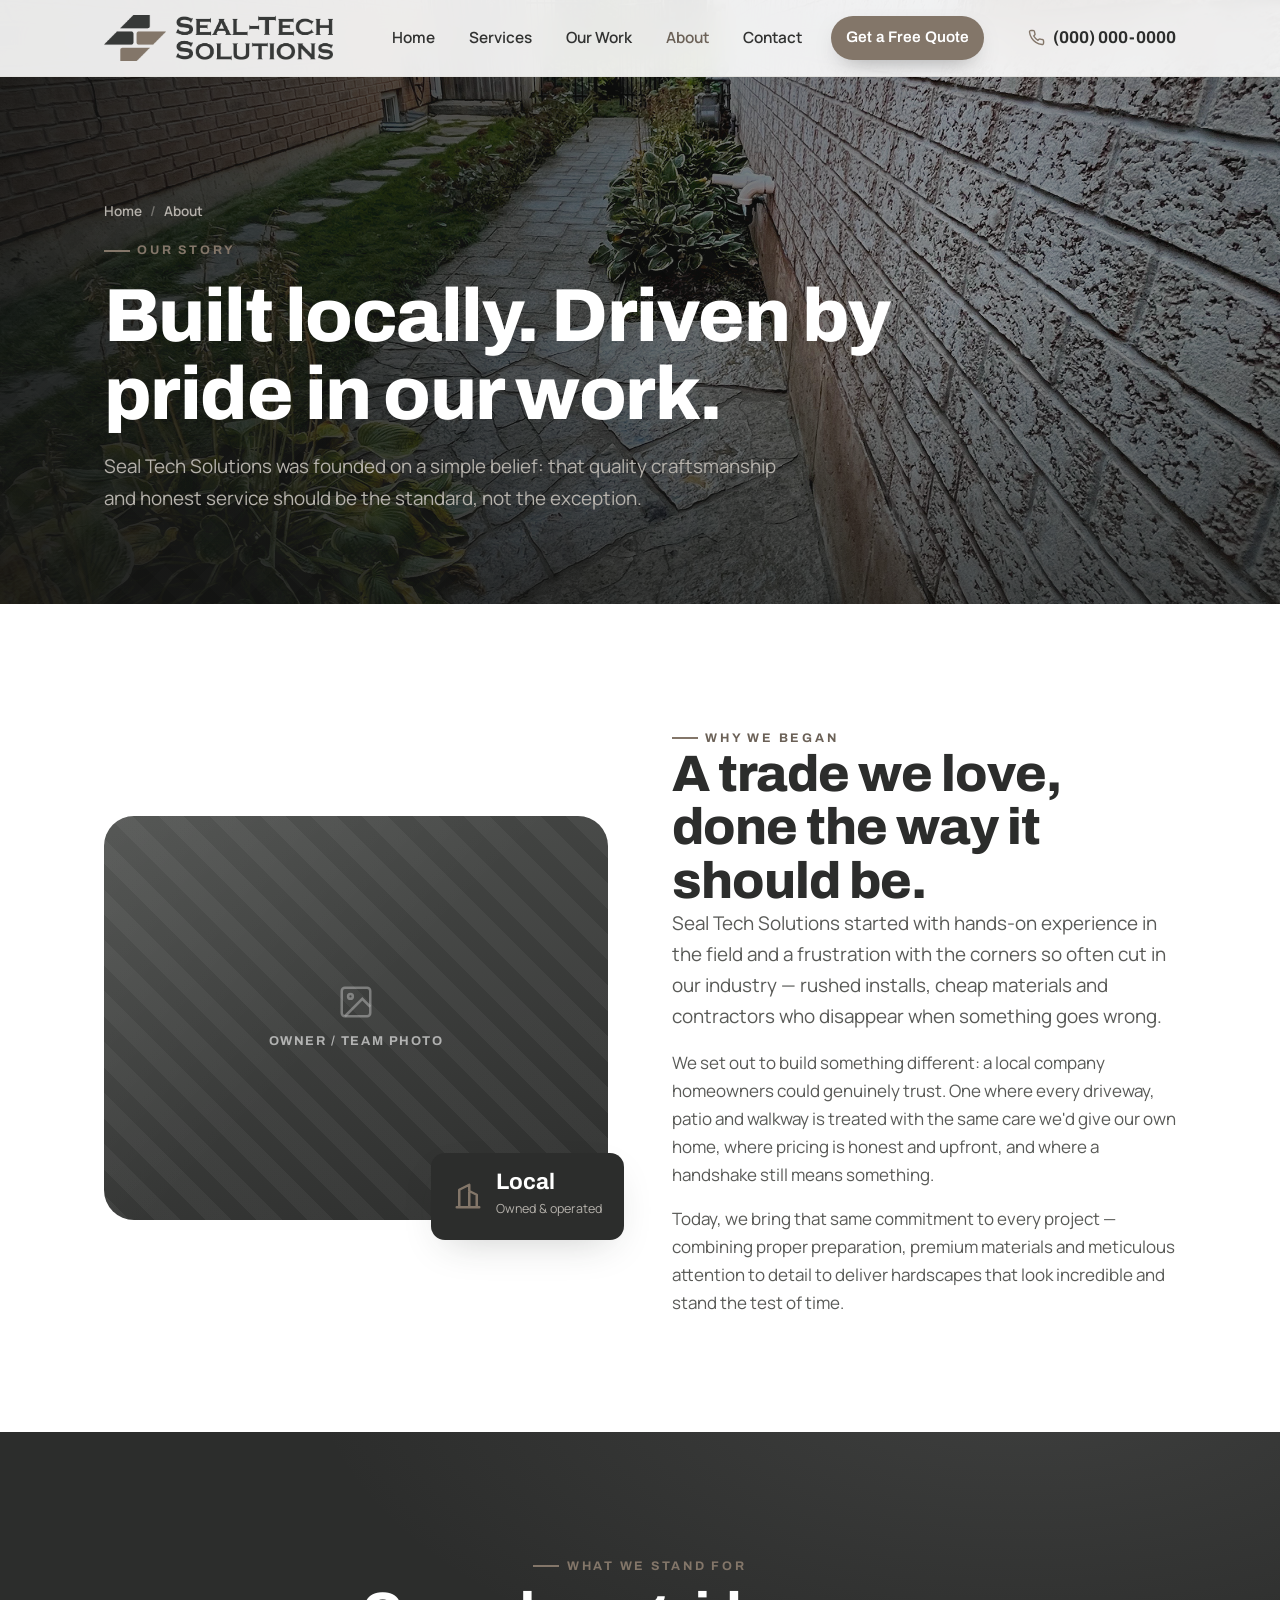
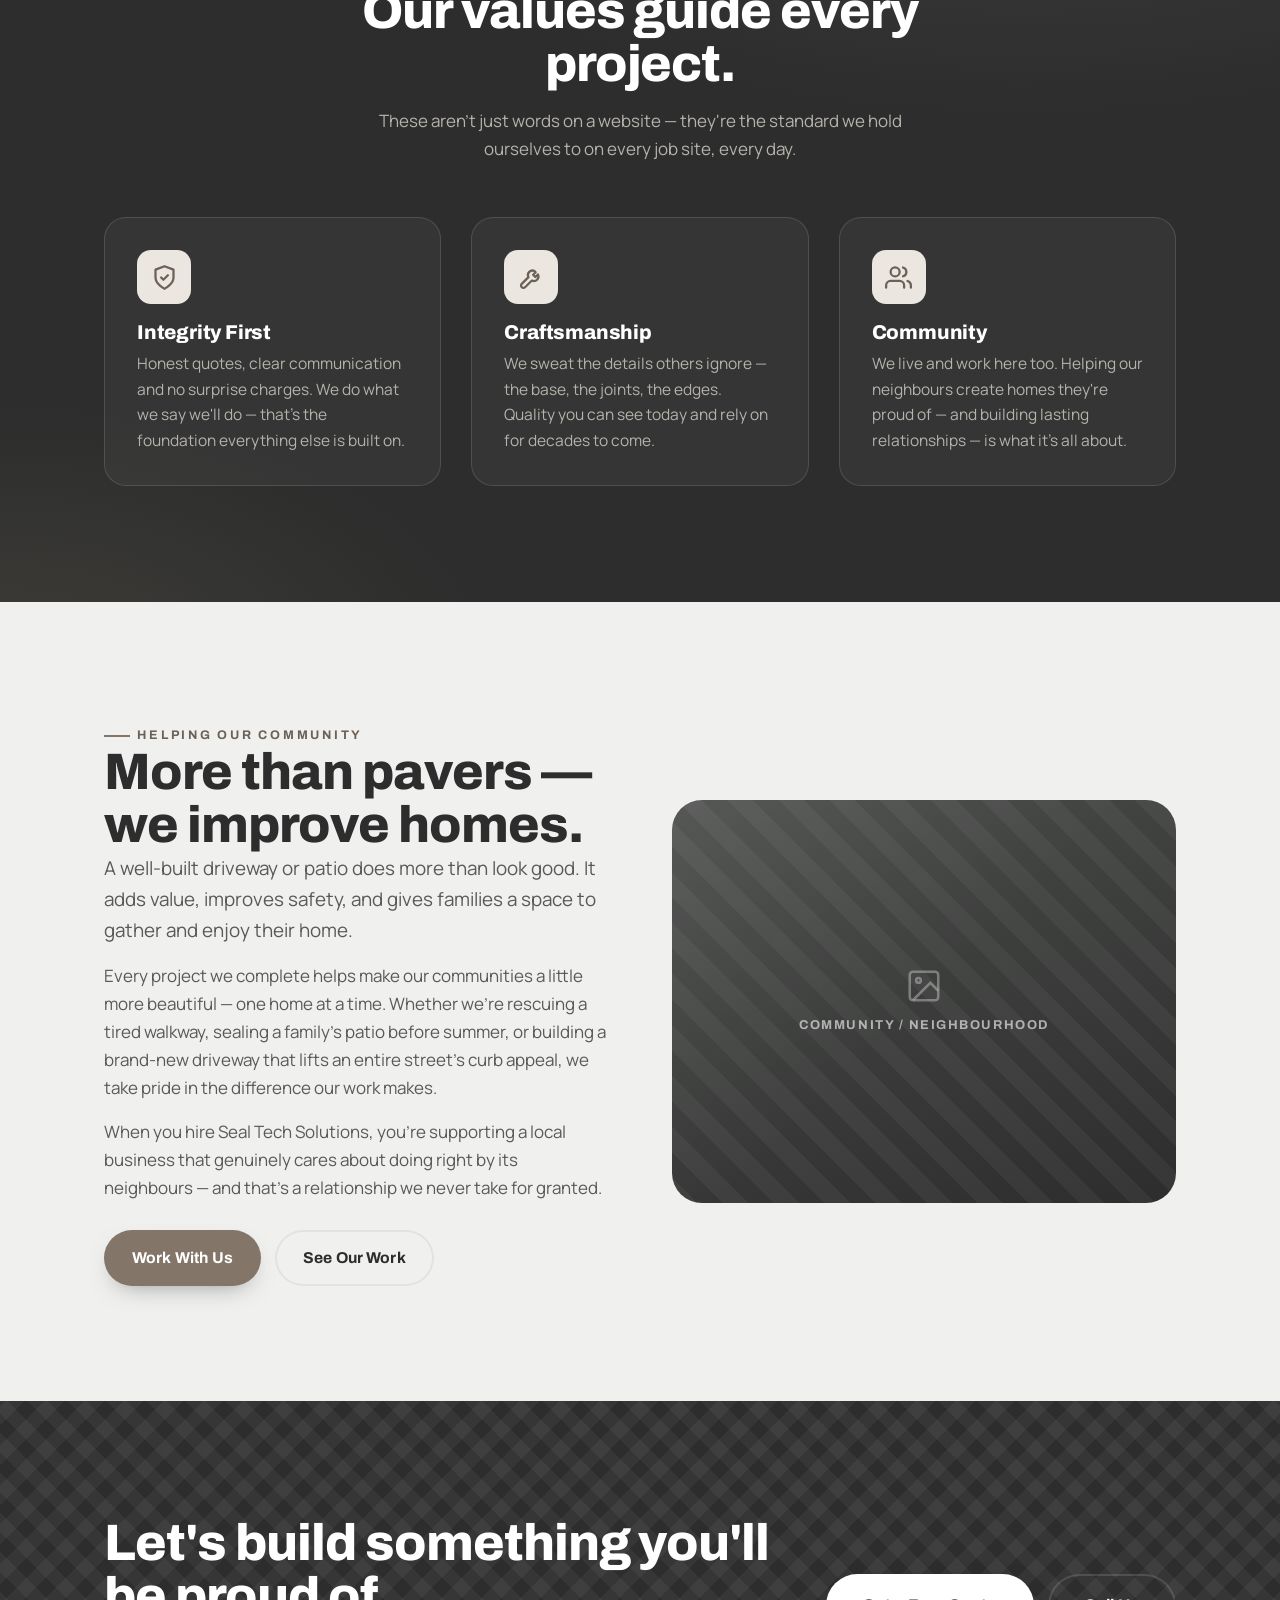
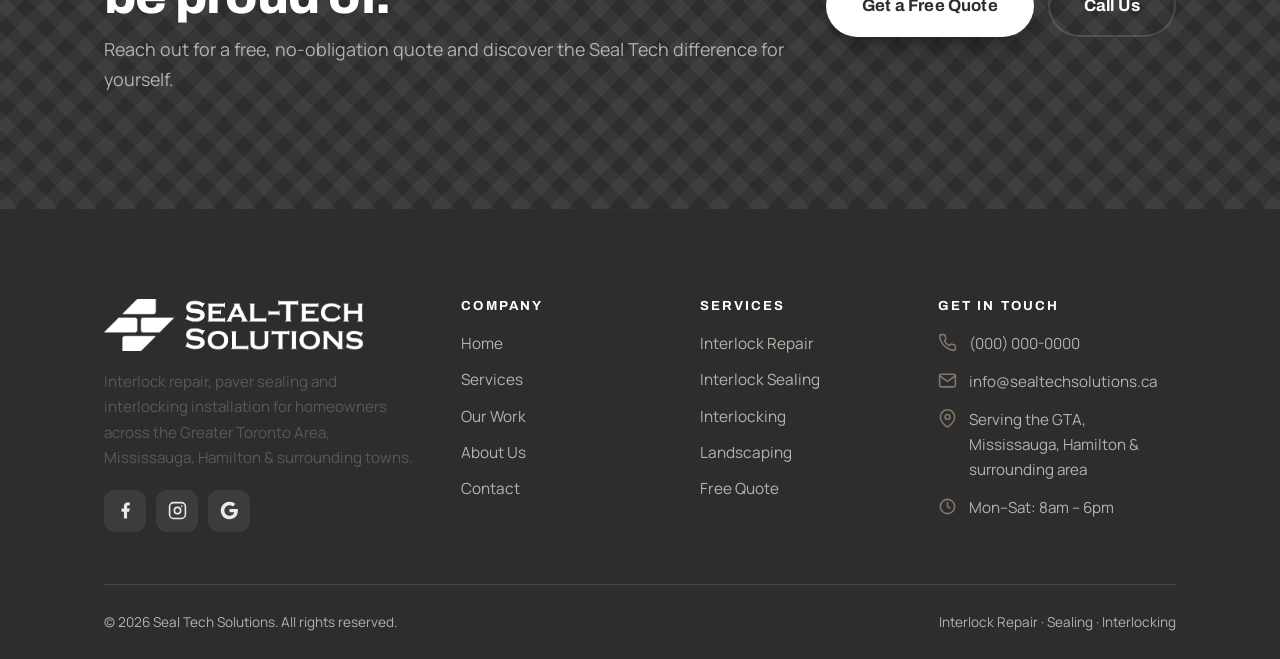
==== about.html @ 2e213508 "Add files via upload" ====
<!DOCTYPE html>
<html lang="en">
<head>
  <meta charset="UTF-8" />
  <meta name="viewport" content="width=device-width, initial-scale=1.0" />
  <title>About Us | Seal Tech Solutions — Local Interlock Specialists</title>
  <meta name="description" content="Learn about Seal Tech Solutions — a locally owned interlock repair, sealing and installation company built on craftsmanship, honesty and pride in our community across the Greater Toronto Area, Mississauga, Hamilton & surrounding towns." />
  <meta name="theme-color" content="#373938" />
  <link rel="icon" href="assets/favicon.svg" type="image/svg+xml" />
  <link rel="preconnect" href="https://fonts.googleapis.com" />
  <link rel="preconnect" href="https://fonts.gstatic.com" crossorigin />
  <link href="https://fonts.googleapis.com/css2?family=Archivo:wght@500;600;700;800;900&family=Manrope:wght@400;500;600;700&display=swap" rel="stylesheet" />
  <link rel="stylesheet" href="css/styles.css" />
</head>
<body>
  <div class="scrim"></div>

  <!-- HEADER -->
  <header class="site-header scrolled">
    <div class="wrap">
      <a href="index.html" class="logo" aria-label="Seal-Tech Solutions home">
        <img class="logo-img" src="assets/sts-logo-dark.png" alt="Seal-Tech Solutions" />
      </a>
      <nav class="nav" aria-label="Primary">
        <a href="index.html">Home</a>
        <a href="services.html">Services</a>
        <a href="gallery.html">Our Work</a>
        <a href="about.html" class="active">About</a>
        <a href="contact.html">Contact</a>
        <div class="nav-cta"><a href="contact.html" class="btn">Get a Free Quote</a></div>
      </nav>
      <div class="nav-tools">
        <a href="tel:+10000000000" class="nav-phone">
          <svg viewBox="0 0 24 24" fill="none" stroke="currentColor" stroke-width="2" stroke-linecap="round" stroke-linejoin="round"><path d="M22 16.92v3a2 2 0 0 1-2.18 2 19.79 19.79 0 0 1-8.63-3.07 19.5 19.5 0 0 1-6-6 19.79 19.79 0 0 1-3.07-8.67A2 2 0 0 1 4.11 2h3a2 2 0 0 1 2 1.72c.13.96.36 1.9.7 2.81a2 2 0 0 1-.45 2.11L8.09 9.91a16 16 0 0 0 6 6l1.27-1.27a2 2 0 0 1 2.11-.45c.91.34 1.85.57 2.81.7A2 2 0 0 1 22 16.92z"/></svg>
          <span>(000) 000-0000</span>
        </a>
        <button class="nav-toggle" aria-label="Toggle menu"><span></span></button>
      </div>
    </div>
  </header>

  <!-- PAGE HERO -->
  <section class="phero paver-bg">
    <div class="hero__bg"></div>
    <div class="wrap">
      <div class="crumbs reveal"><a href="index.html">Home</a><span class="sep">/</span><span>About</span></div>
      <span class="eyebrow on-dark reveal" data-d="1" style="margin-top:18px">Our Story</span>
      <h1 class="reveal" data-d="1">Built locally. Driven by pride in our work.</h1>
      <p class="reveal" data-d="2">Seal Tech Solutions was founded on a simple belief: that quality craftsmanship and honest service should be the standard, not the exception.</p>
    </div>
  </section>

  <!-- STORY -->
  <section class="section">
    <div class="wrap">
      <div class="split">
        <div class="split__media reveal">
          <div class="photo"><div class="photo__label"><svg viewBox="0 0 24 24" fill="none" stroke="currentColor" stroke-width="1.6"><rect x="3" y="3" width="18" height="18" rx="2"/><circle cx="8.5" cy="8.5" r="1.5"/><path d="M21 15l-5-5L5 21"/></svg><span>OWNER / TEAM PHOTO</span></div></div>
          <div class="media-badge">
            <svg viewBox="0 0 24 24" fill="none" stroke="currentColor" stroke-width="2" stroke-linecap="round" stroke-linejoin="round"><path d="M3 21h18M5 21V7l8-4v18M19 21V11l-6-3"/></svg>
            <div><b>Local</b><span>Owned &amp; operated</span></div>
          </div>
        </div>
        <div class="split__copy reveal" data-d="1">
          <span class="eyebrow">Why We Began</span>
          <h2>A trade we love, done the way it should be.</h2>
          <p class="lead">Seal Tech Solutions started with hands-on experience in the field and a frustration with the corners so often cut in our industry — rushed installs, cheap materials and contractors who disappear when something goes wrong.</p>
          <p style="margin-top:16px">We set out to build something different: a local company homeowners could genuinely trust. One where every driveway, patio and walkway is treated with the same care we'd give our own home, where pricing is honest and upfront, and where a handshake still means something.</p>
          <p style="margin-top:16px">Today, we bring that same commitment to every project — combining proper preparation, premium materials and meticulous attention to detail to deliver hardscapes that look incredible and stand the test of time.</p>
        </div>
      </div>
    </div>
  </section>

  <!-- MISSION / VALUES -->
  <section class="section section--ink">
    <div class="wrap">
      <div class="head center reveal">
        <span class="eyebrow on-dark">What We Stand For</span>
        <h2>Our values guide every project.</h2>
        <p style="margin-inline:auto">These aren't just words on a website — they're the standard we hold ourselves to on every job site, every day.</p>
      </div>
      <div class="grid cols-3" style="margin-top:54px">
        <div class="card feature reveal" data-d="1" style="background:rgba(255,255,255,.04);border-color:var(--line-dark)">
          <div class="fic"><svg viewBox="0 0 24 24" fill="none" stroke="currentColor" stroke-width="2" stroke-linecap="round" stroke-linejoin="round"><path d="M12 22s8-4 8-10V5l-8-3-8 3v7c0 6 8 10 8 10z"/><path d="M9 12l2 2 4-4"/></svg></div>
          <h3 style="color:#fff">Integrity First</h3>
          <p style="color:var(--on-dark-mute)">Honest quotes, clear communication and no surprise charges. We do what we say we'll do — that's the foundation everything else is built on.</p>
        </div>
        <div class="card feature reveal" data-d="2" style="background:rgba(255,255,255,.04);border-color:var(--line-dark)">
          <div class="fic"><svg viewBox="0 0 24 24" fill="none" stroke="currentColor" stroke-width="2" stroke-linecap="round" stroke-linejoin="round"><path d="M14.7 6.3a4 4 0 0 0-5.4 5.4l-6 6a2 2 0 1 0 3 3l6-6a4 4 0 0 0 5.4-5.4l-2.3 2.3-2-2 2.3-2.3z"/></svg></div>
          <h3 style="color:#fff">Craftsmanship</h3>
          <p style="color:var(--on-dark-mute)">We sweat the details others ignore — the base, the joints, the edges. Quality you can see today and rely on for decades to come.</p>
        </div>
        <div class="card feature reveal" data-d="3" style="background:rgba(255,255,255,.04);border-color:var(--line-dark)">
          <div class="fic"><svg viewBox="0 0 24 24" fill="none" stroke="currentColor" stroke-width="2" stroke-linecap="round" stroke-linejoin="round"><path d="M17 21v-2a4 4 0 0 0-4-4H5a4 4 0 0 0-4 4v2"/><circle cx="9" cy="7" r="4"/><path d="M23 21v-2a4 4 0 0 0-3-3.87M16 3.13a4 4 0 0 1 0 7.75"/></svg></div>
          <h3 style="color:#fff">Community</h3>
          <p style="color:var(--on-dark-mute)">We live and work here too. Helping our neighbours create homes they're proud of — and building lasting relationships — is what it's all about.</p>
        </div>
      </div>
    </div>
  </section>

  <!-- COMMUNITY / WHAT WE DO -->
  <section class="section section--mist">
    <div class="wrap">
      <div class="split split--rev">
        <div class="split__media reveal">
          <div class="photo"><div class="photo__label"><svg viewBox="0 0 24 24" fill="none" stroke="currentColor" stroke-width="1.6"><rect x="3" y="3" width="18" height="18" rx="2"/><circle cx="8.5" cy="8.5" r="1.5"/><path d="M21 15l-5-5L5 21"/></svg><span>COMMUNITY / NEIGHBOURHOOD</span></div></div>
        </div>
        <div class="split__copy reveal" data-d="1">
          <span class="eyebrow">Helping Our Community</span>
          <h2>More than pavers — we improve homes.</h2>
          <p class="lead">A well-built driveway or patio does more than look good. It adds value, improves safety, and gives families a space to gather and enjoy their home.</p>
          <p style="margin-top:16px">Every project we complete helps make our communities a little more beautiful — one home at a time. Whether we're rescuing a tired walkway, sealing a family's patio before summer, or building a brand-new driveway that lifts an entire street's curb appeal, we take pride in the difference our work makes.</p>
          <p style="margin-top:16px">When you hire Seal Tech Solutions, you're supporting a local business that genuinely cares about doing right by its neighbours — and that's a relationship we never take for granted.</p>
          <div class="btn-row" style="margin-top:28px">
            <a href="contact.html" class="btn">Work With Us</a>
            <a href="gallery.html" class="btn btn--ghost">See Our Work</a>
          </div>
        </div>
      </div>
    </div>
  </section>

  <!-- CTA BAND -->
  <section class="section ctaband paver-bg">
    <div class="wrap">
      <div class="inner">
        <div class="reveal">
          <h2>Let's build something you'll be proud of.</h2>
          <p>Reach out for a free, no-obligation quote and discover the Seal Tech difference for yourself.</p>
        </div>
        <div class="btn-row reveal" data-d="1">
          <a href="contact.html" class="btn btn--on-dark btn--lg">Get a Free Quote</a>
          <a href="tel:+10000000000" class="btn btn--ghost-dark btn--lg">Call Us</a>
        </div>
      </div>
    </div>
  </section>

  <!-- FOOTER -->
  <footer class="footer">
    <div class="wrap">
      <div class="footer__top">
        <div>
          <a href="index.html" class="logo"><img class="logo-img logo-img--light" src="assets/sts-logo.png" alt="Seal-Tech Solutions" style="height:52px" /></a>
          <p class="footer__about">Interlock repair, paver sealing and interlocking installation for homeowners across the Greater Toronto Area, Mississauga, Hamilton &amp; surrounding towns.</p>
          <div class="footer__social">
            <a href="#" aria-label="Facebook"><svg viewBox="0 0 24 24" fill="currentColor"><path d="M14 13.5h2.5l1-4H14v-2c0-1.03 0-2 2-2h1.5V2.14c-.33-.04-1.57-.14-2.88-.14C11.9 2 10 3.66 10 6.7v2.8H7v4h3V22h4z"/></svg></a>
            <a href="#" aria-label="Instagram"><svg viewBox="0 0 24 24" fill="none" stroke="currentColor" stroke-width="2"><rect x="2" y="2" width="20" height="20" rx="5"/><circle cx="12" cy="12" r="4"/><circle cx="17.5" cy="6.5" r="1" fill="currentColor" stroke="none"/></svg></a>
            <a href="#" aria-label="Google"><svg viewBox="0 0 24 24"><path fill="currentColor" d="M22.56 12.25c0-.78-.07-1.53-.2-2.25H12v4.26h5.92a5.06 5.06 0 0 1-2.2 3.32v2.77h3.57c2.08-1.92 3.27-4.74 3.27-8.1zM12 23c2.97 0 5.46-.98 7.28-2.66l-3.57-2.77c-.98.66-2.23 1.06-3.71 1.06-2.86 0-5.29-1.93-6.16-4.53H2.18v2.84A11 11 0 0 0 12 23zm-6.16-8.9a6.6 6.6 0 0 1 0-4.2V7.06H2.18a11 11 0 0 0 0 9.88zM12 5.38c1.62 0 3.06.56 4.21 1.64l3.15-3.15C17.45 2.09 14.97 1 12 1 7.7 1 3.99 3.47 2.18 7.06l3.66 2.84C6.71 7.31 9.14 5.38 12 5.38z"/></svg></a>
          </div>
        </div>
        <div><h4>Company</h4><div class="footer__links"><a href="index.html">Home</a><a href="services.html">Services</a><a href="gallery.html">Our Work</a><a href="about.html">About Us</a><a href="contact.html">Contact</a></div></div>
        <div><h4>Services</h4><div class="footer__links"><a href="services.html#repair">Interlock Repair</a><a href="services.html#sealing">Interlock Sealing</a><a href="services.html#interlocking">Interlocking</a><a href="services.html#landscaping">Landscaping</a><a href="contact.html">Free Quote</a></div></div>
        <div><h4>Get In Touch</h4><ul class="footer__contact">
          <li><svg viewBox="0 0 24 24" fill="none" stroke="currentColor" stroke-width="2" stroke-linecap="round" stroke-linejoin="round"><path d="M22 16.92v3a2 2 0 0 1-2.18 2 19.79 19.79 0 0 1-8.63-3.07 19.5 19.5 0 0 1-6-6 19.79 19.79 0 0 1-3.07-8.67A2 2 0 0 1 4.11 2h3a2 2 0 0 1 2 1.72c.13.96.36 1.9.7 2.81a2 2 0 0 1-.45 2.11L8.09 9.91a16 16 0 0 0 6 6l1.27-1.27a2 2 0 0 1 2.11-.45c.91.34 1.85.57 2.81.7A2 2 0 0 1 22 16.92z"/></svg> <a href="tel:+10000000000">(000) 000-0000</a></li>
          <li><svg viewBox="0 0 24 24" fill="none" stroke="currentColor" stroke-width="2" stroke-linecap="round" stroke-linejoin="round"><rect x="2" y="4" width="20" height="16" rx="2"/><path d="m22 6-10 7L2 6"/></svg> <a href="mailto:info@sealtechsolutions.ca">info@sealtechsolutions.ca</a></li>
          <li><svg viewBox="0 0 24 24" fill="none" stroke="currentColor" stroke-width="2" stroke-linecap="round" stroke-linejoin="round"><path d="M21 10c0 7-9 13-9 13s-9-6-9-13a9 9 0 0 1 18 0z"/><circle cx="12" cy="10" r="3"/></svg> Serving the GTA, Mississauga, Hamilton &amp; surrounding area</li>
          <li><svg viewBox="0 0 24 24" fill="none" stroke="currentColor" stroke-width="2" stroke-linecap="round" stroke-linejoin="round"><circle cx="12" cy="12" r="9"/><path d="M12 7v5l3 2"/></svg> Mon–Sat: 8am – 6pm</li>
        </ul></div>
      </div>
      <div class="footer__bottom">
        <span>© <span id="year">2026</span> Seal Tech Solutions. All rights reserved.</span>
        <span>Interlock Repair · Sealing · Interlocking</span>
      </div>
    </div>
  </footer>

  <script src="js/main.js"></script>
</body>
</html>
---- css/styles.css ----
/* =====================================================================
   SEAL TECH SOLUTIONS — Design System
   Interlock Repair · Sealing · Interlocking
   Palette: Clean Slate Blue (deep navy + steel) with warm amber accent
   Type:    Archivo (display) + Manrope (body)
   ===================================================================== */

/* ----------  Design Tokens  ---------- */
:root {
  /* Brand palette — Seal-Tech Solutions
     #373938 charcoal · #837669 taupe · #8b8c8c grey · white
     (variable names kept from the original system; repointed to brand colors) */
  --ink:        #2C2D2C;   /* deepest charcoal (derived for contrast) */
  --navy:       #373938;   /* BRAND charcoal — primary dark */
  --navy-700:   #4A4C4A;   /* lifted charcoal */
  --steel:      #8b8c8c;   /* BRAND grey — secondary */
  --steel-200:  #C9CAC9;   /* soft grey */
  --mist:       #F0F0EF;   /* light section bg (warm grey tint) */
  --mist-2:     #F8F8F7;   /* lightest */
  --paper:      #FFFFFF;
  --accent:     #837669;   /* BRAND taupe — CTAs, accents, stars */
  --accent-600: #6B6157;   /* taupe pressed / darker for text on white */
  --accent-soft:#ECE6E0;   /* taupe tint bg */

  /* Text */
  --text:       #313231;
  --text-soft:  #595A57;
  --text-mute:  #8b8c8c;
  --on-dark:    #ECEAE7;
  --on-dark-mute:#B6B2AC;

  /* Lines & surfaces */
  --line:       #E3E2DF;
  --line-dark:  rgba(255,255,255,.13);

  /* Type families */
  --font-display: "Archivo", "Arial Narrow", sans-serif;
  --font-body:    "Manrope", system-ui, sans-serif;

  /* Radii */
  --r-sm: 8px;
  --r:    14px;
  --r-lg: 22px;
  --r-xl: 30px;

  /* Shadows */
  --shadow-sm: 0 2px 8px rgba(40,41,40,.07);
  --shadow:    0 14px 40px -16px rgba(40,41,40,.26);
  --shadow-lg: 0 40px 80px -28px rgba(40,41,40,.42);

  /* Layout */
  --maxw: 1200px;
  --gutter: clamp(20px, 5vw, 64px);

  --ease: cubic-bezier(.22,.61,.36,1);
}

/* ----------  Reset  ---------- */
*, *::before, *::after { box-sizing: border-box; }
* { margin: 0; }
html { scroll-behavior: smooth; -webkit-text-size-adjust: 100%; }
body {
  font-family: var(--font-body);
  color: var(--text);
  background: var(--paper);
  line-height: 1.65;
  font-size: 17px;
  -webkit-font-smoothing: antialiased;
  text-rendering: optimizeLegibility;
  overflow-x: hidden;
}
img, svg, video { display: block; max-width: 100%; }
a { color: inherit; text-decoration: none; }
button { font: inherit; cursor: pointer; border: none; background: none; }
ul { list-style: none; padding: 0; }
:focus-visible { outline: 3px solid var(--accent); outline-offset: 3px; border-radius: 4px; }

/* ----------  Typography  ---------- */
h1, h2, h3, h4 {
  font-family: var(--font-display);
  font-weight: 800;
  line-height: 1.04;
  letter-spacing: -0.02em;
  color: var(--ink);
}
h1 { font-size: clamp(2.6rem, 6vw, 4.7rem); }
h2 { font-size: clamp(2rem, 4.4vw, 3.2rem); }
h3 { font-size: clamp(1.3rem, 2.4vw, 1.7rem); letter-spacing: -0.01em; }
p  { color: var(--text-soft); }

.eyebrow {
  font-family: var(--font-display);
  font-weight: 700;
  font-size: .78rem;
  letter-spacing: .22em;
  text-transform: uppercase;
  color: var(--accent-600);
  display: inline-flex;
  align-items: center;
  gap: .6em;
}
.eyebrow::before {
  content: "";
  width: 26px; height: 2px;
  background: var(--accent);
  display: inline-block;
}
.eyebrow.on-dark { color: var(--accent); }

.lead { font-size: 1.18rem; color: var(--text-soft); max-width: 60ch; }

/* ----------  Layout helpers  ---------- */
.wrap { width: 100%; max-width: var(--maxw); margin-inline: auto; padding-inline: var(--gutter); }
.section { padding-block: clamp(64px, 9vw, 130px); position: relative; }
.section--tight { padding-block: clamp(48px, 6vw, 80px); }
.section--mist { background: var(--mist); }
.section--ink {
  background:
    radial-gradient(1200px 600px at 80% -10%, rgba(139,140,140,.20), transparent 60%),
    radial-gradient(900px 500px at 0% 110%, rgba(131,118,105,.22), transparent 55%),
    var(--ink);
  color: var(--on-dark);
}
.section--ink h1, .section--ink h2, .section--ink h3 { color: #fff; }
.section--ink p { color: var(--on-dark-mute); }

.center { text-align: center; }
.center .lead { margin-inline: auto; }
.head { max-width: 56ch; }
.head.center { margin-inline: auto; }
.head h2 { margin-top: .5rem; }
.head p { margin-top: 1rem; }

.grid { display: grid; gap: clamp(18px, 2.4vw, 30px); }
.cols-2 { grid-template-columns: repeat(2, 1fr); }
.cols-3 { grid-template-columns: repeat(3, 1fr); }
.cols-4 { grid-template-columns: repeat(4, 1fr); }

/* ----------  Herringbone paver texture  ---------- */
.paver-bg {
  background-color: var(--ink);
  background-image:
    repeating-linear-gradient(45deg,  rgba(255,255,255,.045) 0 14px, transparent 14px 28px),
    repeating-linear-gradient(-45deg, rgba(255,255,255,.045) 0 14px, transparent 14px 28px);
}

/* ----------  Buttons  ---------- */
.btn {
  --b: var(--accent);
  display: inline-flex; align-items: center; justify-content: center; gap: .6em;
  font-family: var(--font-display);
  font-weight: 700;
  font-size: .98rem;
  letter-spacing: .01em;
  padding: 15px 28px;
  border-radius: 999px;
  background: var(--b);
  color: #fff;
  position: relative;
  transition: transform .25s var(--ease), box-shadow .25s var(--ease), background .2s;
  box-shadow: 0 10px 24px -12px rgba(55,57,56,.55);
  white-space: nowrap;
}
.btn:hover { transform: translateY(-2px); box-shadow: 0 16px 32px -12px rgba(55,57,56,.6); background: var(--accent-600); }
.btn:active { transform: translateY(0); }
.btn svg { width: 18px; height: 18px; }

.btn--ghost {
  background: transparent;
  color: var(--ink);
  box-shadow: inset 0 0 0 2px var(--line);
}
.btn--ghost:hover { background: var(--ink); color: #fff; box-shadow: inset 0 0 0 2px var(--ink); }

.btn--on-dark { background: #fff; color: var(--ink); box-shadow: 0 12px 30px -12px rgba(0,0,0,.6); }
.btn--on-dark:hover { background: var(--accent); color: #fff; }

.btn--ghost-dark {
  background: transparent; color: #fff;
  box-shadow: inset 0 0 0 2px var(--line-dark);
}
.btn--ghost-dark:hover { background: rgba(255,255,255,.08); box-shadow: inset 0 0 0 2px rgba(255,255,255,.4); }

.btn--lg { padding: 18px 36px; font-size: 1.05rem; }
.btn-row { display: flex; flex-wrap: wrap; gap: 14px; }

/* ----------  Header / Nav  ---------- */
/* Solid header on all pages so the brand logo (charcoal/grey/taupe) stays legible. */
.site-header {
  position: fixed; inset: 0 0 auto 0; z-index: 100;
  transition: box-shadow .3s, padding .3s, background .3s;
  padding-block: 15px;
  background: rgba(255,255,255,.9);
  backdrop-filter: saturate(180%) blur(14px);
  box-shadow: 0 1px 0 var(--line);
}
.site-header .wrap { display: flex; align-items: center; justify-content: space-between; gap: 24px; }
.site-header.scrolled {
  background: rgba(255,255,255,.94);
  box-shadow: 0 1px 0 var(--line), var(--shadow-sm);
  padding-block: 9px;
}

/* Logo (image lockup) */
.logo { display: flex; align-items: center; }
.logo-img { height: 46px; width: auto; display: block; transition: height .3s var(--ease); }
.site-header.scrolled .logo-img { height: 40px; }
.logo-img--light { filter: brightness(0) invert(1); } /* white version for dark footer */

.nav { display: flex; align-items: center; gap: 4px; }
.nav a {
  font-weight: 600; font-size: .96rem; color: var(--text);
  padding: 9px 15px; border-radius: 999px; position: relative;
  transition: color .2s, background .2s;
}
.nav a:hover { color: var(--accent-600); }
.nav a.active { color: var(--accent-600); }
.nav-cta { margin-left: 10px; }
/* keep the nav CTA button text white over the taupe (overrides .nav a) */
.nav .btn, .nav .btn:hover { color: #fff; }

.nav-tools { display: flex; align-items: center; gap: 10px; }
.nav-phone {
  display: inline-flex; align-items: center; gap: 8px; font-weight: 700;
  font-family: var(--font-display); color: var(--ink);
}
.nav-phone svg { width: 17px; height: 17px; color: var(--accent); }

/* Mobile toggle */
.nav-toggle { display: none; width: 46px; height: 46px; border-radius: 12px; position: relative; z-index: 110; }
.nav-toggle span, .nav-toggle::before, .nav-toggle::after {
  content: ""; position: absolute; left: 12px; right: 12px; height: 2.5px; border-radius: 2px;
  background: var(--ink); transition: transform .3s var(--ease), opacity .2s;
}
.nav-toggle::before { top: 16px; }
.nav-toggle span { top: 22px; }
.nav-toggle::after { top: 28px; }
body.nav-open .nav-toggle::before { transform: translateY(6px) rotate(45deg); }
body.nav-open .nav-toggle span   { opacity: 0; }
body.nav-open .nav-toggle::after { transform: translateY(-6px) rotate(-45deg); }
body.nav-open .nav-toggle span, body.nav-open .nav-toggle::before, body.nav-open .nav-toggle::after { background: var(--ink); }

/* ----------  Hero  ---------- */
.hero {
  position: relative; min-height: 100svh; display: flex; align-items: center;
  color: #fff; overflow: hidden; padding-top: 90px;
}
/* hero photo background — used on the home hero and every interior page banner */
.hero__bg {
  position: absolute; inset: 0; z-index: 0;
  background-image: url("../assets/hero-bg.jpg");
  background-size: cover; background-position: center;
}
.hero__bg::before { /* dark overlay — heavier on the left so the copy pops */
  content: ""; position: absolute; inset: 0;
  background:
    linear-gradient(95deg, rgba(18,19,18,.9) 0%, rgba(18,19,18,.66) 42%, rgba(18,19,18,.38) 72%, rgba(18,19,18,.5) 100%),
    linear-gradient(to top, rgba(18,19,18,.55), transparent 50%),
    radial-gradient(90% 80% at 5% 100%, rgba(131,118,105,.28), transparent 55%);
}
.hero__bg::after { /* subtle herringbone texture over the photo */
  content: ""; position: absolute; inset: 0; opacity: .25;
  background-image:
    repeating-linear-gradient(45deg,  rgba(255,255,255,.04) 0 16px, transparent 16px 32px),
    repeating-linear-gradient(-45deg, rgba(255,255,255,.04) 0 16px, transparent 16px 32px);
  -webkit-mask-image: linear-gradient(to bottom, transparent, #000 40%);
          mask-image: linear-gradient(to bottom, transparent, #000 40%);
}
.hero .wrap { position: relative; z-index: 2; width: 100%; }
.hero__grid { display: grid; grid-template-columns: 1.1fr .9fr; gap: 50px; align-items: center; }

.hero__badge {
  display: inline-flex; align-items: center; gap: 10px; padding: 8px 16px 8px 8px;
  background: rgba(255,255,255,.08); border: 1px solid rgba(255,255,255,.16);
  border-radius: 999px; font-size: .82rem; font-weight: 600; color: var(--on-dark);
  backdrop-filter: blur(6px);
}
.hero__badge .stars { color: var(--accent); letter-spacing: 1px; }
.hero__badge b { color: #fff; }
.hero__badge .pill { background: var(--accent); color: var(--ink); border-radius: 999px; padding: 3px 9px; font-weight: 800; font-size: .72rem; }

.hero h1 { color: #fff; margin: 24px 0 0; }
.hero h1 .hl { color: var(--accent); position: relative; white-space: nowrap; }
.hero p { color: #fff; font-size: 1.2rem; max-width: 48ch; margin-top: 22px; }
.hero .btn-row { margin-top: 34px; }

.hero__trust { margin-top: 40px; display: flex; flex-wrap: wrap; gap: 26px 38px; align-items: center; }
.hero__trust .t { display: flex; align-items: center; gap: 11px; }
.hero__trust .t svg { width: 22px; height: 22px; color: var(--accent); flex: none; }
.hero__trust .t b { display: block; color: #fff; font-family: var(--font-display); font-size: 1.05rem; line-height: 1.1; }
.hero__trust .t span { font-size: .82rem; color: var(--on-dark-mute); }

/* Hero visual card */
.hero__visual { position: relative; }
.hero__card {
  position: relative; border-radius: var(--r-xl); overflow: hidden; aspect-ratio: 4/5;
  box-shadow: var(--shadow-lg); border: 1px solid rgba(255,255,255,.12);
  background: var(--ink);
}
.hero__video { width: 100%; height: 100%; object-fit: cover; display: block; }
.hero__chip {
  position: absolute; left: -22px; bottom: 34px; z-index: 3;
  background: #fff; color: var(--ink); padding: 16px 20px; border-radius: var(--r);
  box-shadow: var(--shadow); display: flex; align-items: center; gap: 14px;
  animation: floaty 5s var(--ease) infinite;
}
.hero__chip .ic { width: 44px; height: 44px; border-radius: 12px; background: var(--accent-soft); display: grid; place-items: center; color: var(--accent-600); }
.hero__chip .ic svg { width: 24px; height: 24px; }
.hero__chip b { font-family: var(--font-display); font-size: 1.5rem; display: block; line-height: 1; }
.hero__chip span { font-size: .8rem; color: var(--text-mute); }
@keyframes floaty { 50% { transform: translateY(-12px); } }

/* ----------  Photo placeholders (swap with real photos)  ---------- */
.photo {
  position: relative; background: var(--navy); overflow: hidden;
  background-image:
    linear-gradient(135deg, rgba(255,255,255,.07), transparent 50%),
    repeating-linear-gradient(45deg, rgba(255,255,255,.045) 0 18px, transparent 18px 36px),
    linear-gradient(160deg, #4A4C4A, #2C2D2C);
  display: grid; place-items: center;
}
.photo .photo__label {
  font-family: var(--font-display); font-weight: 700; color: rgba(255,255,255,.6);
  font-size: .8rem; letter-spacing: .12em; text-transform: uppercase; text-align: center;
  padding: 16px; display: flex; flex-direction: column; align-items: center; gap: 10px;
}
.photo .photo__label svg { width: 38px; height: 38px; opacity: .55; }
/* real images fill the photo / before-after panes */
.photo > img, .ba-pane > img { position: absolute; inset: 0; width: 100%; height: 100%; object-fit: cover; display: block; }

/* ----------  Before / After placeholders  ----------
   Swap each .ba-pane background with a real <img> later (see README). */
.photo--ba { display: grid; grid-template-columns: 1fr 1fr; background: none; }
.ba-pane {
  position: relative; display: grid; place-items: center; overflow: hidden;
  background-image:
    repeating-linear-gradient(45deg, rgba(255,255,255,.045) 0 16px, transparent 16px 32px),
    linear-gradient(160deg, #57534E, #36352F);   /* "before" — muted, worn */
}
.ba-pane--after {
  background-image:
    linear-gradient(135deg, rgba(255,255,255,.10), transparent 55%),
    repeating-linear-gradient(45deg, rgba(255,255,255,.05) 0 16px, transparent 16px 32px),
    linear-gradient(160deg, #9A958E, #6E665C);    /* "after" — cleaner, taupe-lit */
}
.ba-pane + .ba-pane { box-shadow: -2px 0 0 rgba(255,255,255,.7); }
.ba-lab {
  position: absolute; top: 12px; left: 12px; z-index: 2;
  font-family: var(--font-display); font-weight: 700; font-size: .66rem; letter-spacing: .14em;
  text-transform: uppercase; color: #fff; padding: 5px 10px; border-radius: 6px;
  background: rgba(28,29,28,.78);
}
.ba-pane--after .ba-lab { background: var(--accent); }
.ba-pane .photo__label { color: rgba(255,255,255,.5); }
.ba-pane .photo__label svg { width: 28px; height: 28px; }
/* center divider knob */
.photo--ba::after {
  content: "‹ ›"; position: absolute; top: 50%; left: 50%; width: 36px; height: 36px;
  transform: translate(-50%,-50%); border-radius: 50%; z-index: 3;
  background: #fff; box-shadow: var(--shadow);
  display: grid; place-items: center; color: var(--accent);
  font-family: var(--font-display); font-weight: 800; font-size: .9rem; letter-spacing: -1px;
  pointer-events: none;
}
.gallery .tile { position: relative; }
.gallery .tile .photo--ba { position: absolute; inset: 0; }

/* ----------  Trust / logos strip  ---------- */
.trustbar { border-block: 1px solid var(--line); background: var(--mist-2); }
.trustbar .wrap { display: flex; flex-wrap: wrap; align-items: center; justify-content: space-between; gap: 24px; padding-block: 26px; }
.trustbar .ti { display: flex; align-items: center; gap: 11px; font-weight: 600; color: var(--text-soft); font-size: .95rem; }
.trustbar .ti svg { width: 24px; height: 24px; color: var(--navy); flex: none; }

/* ----------  Cards  ---------- */
.card {
  background: var(--paper); border: 1px solid var(--line); border-radius: var(--r-lg);
  padding: 32px; position: relative; transition: transform .3s var(--ease), box-shadow .3s, border-color .3s;
  overflow: hidden;
}
.card:hover { transform: translateY(-6px); box-shadow: var(--shadow); border-color: transparent; }

/* Service cards */
.svc {
  display: flex; flex-direction: column; gap: 16px;
}
.svc__num { position: absolute; top: 20px; right: 26px; font-family: var(--font-display); font-weight: 800; font-size: 3.4rem; color: var(--mist); line-height: 1; transition: color .3s; }
.svc:hover .svc__num { color: var(--accent-soft); }
.svc__ic { width: 60px; height: 60px; border-radius: 16px; background: var(--ink); color: var(--accent); display: grid; place-items: center; transition: transform .3s var(--ease); }
.svc:hover .svc__ic { transform: rotate(-6deg) scale(1.05); }
.svc__ic svg { width: 30px; height: 30px; }
.svc h3 { margin-top: 4px; }
.svc p { font-size: .98rem; }
.svc ul { display: flex; flex-direction: column; gap: 8px; margin-top: 4px; }
.svc ul li { display: flex; gap: 10px; align-items: flex-start; font-size: .93rem; color: var(--text-soft); }
.svc ul li svg { width: 18px; height: 18px; color: var(--accent-600); flex: none; margin-top: 3px; }
.svc__link { margin-top: auto; padding-top: 8px; font-family: var(--font-display); font-weight: 700; font-size: .92rem; color: var(--navy); display: inline-flex; align-items: center; gap: 8px; transition: gap .2s, color .2s; }
.svc:hover .svc__link { gap: 13px; color: var(--accent-600); }
.svc__link svg { width: 16px; height: 16px; }

/* Feature / why cards */
.feature { text-align: left; }
.feature .fic { width: 54px; height: 54px; border-radius: 14px; background: var(--accent-soft); color: var(--accent-600); display: grid; place-items: center; margin-bottom: 18px; }
.feature .fic svg { width: 27px; height: 27px; }
.feature h3 { font-size: 1.25rem; }
.feature p { margin-top: 8px; font-size: .97rem; }

/* ----------  Stats  ---------- */
.stats { display: grid; grid-template-columns: repeat(4,1fr); gap: 24px; }
.stat { text-align: center; padding: 8px; }
.stat b { font-family: var(--font-display); font-weight: 800; font-size: clamp(2.4rem,5vw,3.4rem); color: #fff; line-height: 1; display: block; letter-spacing: -.03em; }
.stat b .u { color: var(--accent); }
.stat span { display: block; margin-top: 10px; color: var(--on-dark-mute); font-size: .92rem; font-weight: 500; }

/* ----------  Process steps  ---------- */
.steps { counter-reset: step; display: grid; gap: 22px; }
.step { display: grid; grid-template-columns: auto 1fr; gap: 22px; align-items: start; padding: 26px; background: var(--paper); border: 1px solid var(--line); border-radius: var(--r-lg); transition: box-shadow .3s, transform .3s; }
.step:hover { box-shadow: var(--shadow); transform: translateX(4px); }
.step__n { counter-increment: step; width: 54px; height: 54px; border-radius: 14px; background: var(--ink); color: var(--accent); font-family: var(--font-display); font-weight: 800; font-size: 1.4rem; display: grid; place-items: center; }
.step__n::before { content: "0" counter(step); }
.step h3 { font-size: 1.2rem; }
.step p { margin-top: 6px; font-size: .96rem; }

/* ----------  Gallery  ---------- */
.gallery { display: grid; grid-template-columns: repeat(12, 1fr); gap: 16px; grid-auto-flow: dense; }
.gallery .tile { position: relative; border-radius: var(--r-lg); overflow: hidden; min-height: 220px; cursor: pointer; }
.gallery .tile .photo { position: absolute; inset: 0; }
.gallery .tile .cap {
  position: absolute; inset: 0; display: flex; flex-direction: column; justify-content: flex-end;
  padding: 22px; background: linear-gradient(to top, rgba(28,29,28,.88), transparent 60%);
  opacity: 0; transform: translateY(10px); transition: opacity .35s var(--ease), transform .35s var(--ease); z-index: 2;
}
.gallery .tile:hover .cap { opacity: 1; transform: translateY(0); }
.gallery .tile .cap b { font-family: var(--font-display); color: #fff; font-size: 1.1rem; }
.gallery .tile .cap span { color: var(--on-dark-mute); font-size: .85rem; }
.gallery .tile .tag { position: absolute; top: 14px; left: 14px; z-index: 3; background: rgba(255,255,255,.92); color: var(--ink); font-size: .72rem; font-weight: 700; font-family: var(--font-display); padding: 5px 11px; border-radius: 999px; letter-spacing: .04em; }
.span-6 { grid-column: span 6; } .span-4 { grid-column: span 4; } .span-8 { grid-column: span 8; }
.span-3 { grid-column: span 3; } .row-2 { grid-row: span 2; }

/* ----------  Reviews  ---------- */
.reviews { display: grid; grid-template-columns: repeat(3,1fr); gap: 22px; }
.review { background: var(--paper); border: 1px solid var(--line); border-radius: var(--r-lg); padding: 28px; display: flex; flex-direction: column; gap: 14px; transition: box-shadow .3s, transform .3s; }
.review:hover { box-shadow: var(--shadow); transform: translateY(-4px); }
.review .stars { color: var(--accent); font-size: 1.05rem; letter-spacing: 2px; }
.review p { color: var(--text); font-size: 1.02rem; line-height: 1.6; }
.review .who { display: flex; align-items: center; gap: 13px; margin-top: auto; }
.review .who .av { width: 44px; height: 44px; border-radius: 50%; background: var(--ink); color: var(--accent); display: grid; place-items: center; font-family: var(--font-display); font-weight: 800; }
.review .who b { display: block; font-size: .98rem; color: var(--ink); }
.review .who span { font-size: .82rem; color: var(--text-mute); }
.review .g { margin-left: auto; }
.review .g svg { width: 22px; height: 22px; }

/* Google review CTA block */
.gcta { display: grid; grid-template-columns: 1.2fr .8fr; gap: 40px; align-items: center; background: var(--paper); border: 1px solid var(--line); border-radius: var(--r-xl); padding: clamp(30px,4vw,54px); box-shadow: var(--shadow); }
.gcta__score { text-align: center; }
.gcta__score .num { font-family: var(--font-display); font-weight: 800; font-size: 4.6rem; line-height: 1; color: var(--ink); }
.gcta__score .stars { color: var(--accent); font-size: 1.5rem; letter-spacing: 3px; margin-top: 6px; }
.gcta__score .sub { color: var(--text-mute); margin-top: 8px; font-size: .92rem; }
.gcta__score .gbadge { display: inline-flex; align-items: center; gap: 8px; margin-top: 16px; font-weight: 700; color: var(--text-soft); }
.gcta__score .gbadge svg { width: 22px; height: 22px; }

/* ----------  Service areas  ---------- */
.areas { display: flex; flex-wrap: wrap; gap: 12px; }
.area-chip {
  display: inline-flex; align-items: center; gap: 9px; padding: 12px 20px; border-radius: 999px;
  background: rgba(255,255,255,.06); border: 1px solid var(--line-dark); color: var(--on-dark);
  font-weight: 600; transition: background .25s, transform .25s, border-color .25s;
}
.area-chip svg { width: 16px; height: 16px; color: var(--accent); }
.area-chip:hover { background: rgba(131,118,105,.22); border-color: var(--accent); transform: translateY(-2px); }
.area-chip.is-primary { background: var(--accent); color: #fff; border-color: var(--accent); }
.area-chip.is-primary svg { color: #fff; }

/* ----------  CTA band  ---------- */
.ctaband { position: relative; overflow: hidden; }
.ctaband .inner { position: relative; z-index: 2; display: grid; grid-template-columns: 1.4fr auto; gap: 40px; align-items: center; }
.ctaband h2 { color: #fff; }
.ctaband p { color: var(--on-dark-mute); margin-top: 12px; font-size: 1.12rem; }

/* ----------  Forms  ---------- */
.form-card { background: var(--paper); border: 1px solid var(--line); border-radius: var(--r-xl); padding: clamp(26px,3.4vw,44px); box-shadow: var(--shadow); }
.field { margin-bottom: 18px; }
.field label { display: block; font-weight: 700; font-size: .9rem; color: var(--ink); margin-bottom: 7px; font-family: var(--font-display); }
.field label .req { color: var(--accent-600); }
.field input, .field select, .field textarea {
  width: 100%; padding: 14px 16px; border: 1.5px solid var(--line); border-radius: var(--r-sm);
  font: inherit; font-size: 1rem; color: var(--text); background: var(--mist-2); transition: border-color .2s, background .2s, box-shadow .2s;
}
.field textarea { resize: vertical; min-height: 130px; }
.field input:focus, .field select:focus, .field textarea:focus {
  outline: none; border-color: var(--accent); background: #fff; box-shadow: 0 0 0 4px rgba(131,118,105,.16);
}
.field-row { display: grid; grid-template-columns: 1fr 1fr; gap: 18px; }
.form-note { font-size: .85rem; color: var(--text-mute); margin-top: 8px; display: flex; align-items: center; gap: 8px; }
.form-note svg { width: 16px; height: 16px; color: var(--accent-600); flex: none; }
.form-success { display: none; text-align: center; padding: 20px; background: var(--accent-soft); border-radius: var(--r); color: var(--ink); font-weight: 600; margin-bottom: 18px; }
.form-success.show { display: block; }

/* Contact info list */
.cinfo { display: flex; flex-direction: column; gap: 8px; }
.cinfo .ci { display: flex; gap: 16px; align-items: flex-start; padding: 18px; border-radius: var(--r); transition: background .2s; }
.cinfo .ci:hover { background: var(--mist); }
.cinfo .ci .ic { width: 48px; height: 48px; flex: none; border-radius: 12px; background: var(--ink); color: var(--accent); display: grid; place-items: center; }
.cinfo .ci .ic svg { width: 23px; height: 23px; }
.cinfo .ci b { font-family: var(--font-display); display: block; color: var(--ink); }
.cinfo .ci span, .cinfo .ci a { color: var(--text-soft); }
.cinfo .ci a:hover { color: var(--accent-600); }

/* ----------  FAQ accordion  ---------- */
.faq { max-width: 820px; margin-inline: auto; }
.faq__item { border-bottom: 1px solid var(--line); }
.faq__q { width: 100%; text-align: left; display: flex; justify-content: space-between; align-items: center; gap: 20px; padding: 24px 4px; font-family: var(--font-display); font-weight: 700; font-size: 1.12rem; color: var(--ink); }
.faq__q .pm { width: 30px; height: 30px; flex: none; border-radius: 50%; background: var(--mist); display: grid; place-items: center; position: relative; transition: background .25s, transform .3s; }
.faq__q .pm::before, .faq__q .pm::after { content: ""; position: absolute; background: var(--navy); border-radius: 2px; transition: transform .3s var(--ease), background .25s; }
.faq__q .pm::before { width: 13px; height: 2.4px; }
.faq__q .pm::after { width: 2.4px; height: 13px; }
.faq__item.open .pm { background: var(--accent); }
.faq__item.open .pm::before, .faq__item.open .pm::after { background: var(--ink); }
.faq__item.open .pm::after { transform: scaleY(0); }
.faq__a { max-height: 0; overflow: hidden; transition: max-height .4s var(--ease); }
.faq__a p { padding: 0 4px 26px; max-width: 70ch; }

/* ----------  Page hero (interior)  ---------- */
.phero { position: relative; padding: clamp(140px,16vw,200px) 0 clamp(60px,8vw,90px); color: #fff; overflow: hidden; }
.phero .wrap { position: relative; z-index: 2; }
.phero h1 { color: #fff; margin-top: 16px; max-width: 18ch; }
.phero p { color: var(--on-dark-mute); margin-top: 18px; font-size: 1.18rem; max-width: 56ch; }
.crumbs { display: flex; gap: 8px; font-size: .85rem; color: var(--on-dark-mute); font-weight: 600; }
.crumbs a:hover { color: var(--accent); }
.crumbs .sep { opacity: .5; }

/* ----------  Split content  ---------- */
.split { display: grid; grid-template-columns: 1fr 1fr; gap: clamp(34px,5vw,70px); align-items: center; }
.split--rev .split__media { order: 2; }
.split__media { position: relative; }
.split__media .photo { aspect-ratio: 5/4; border-radius: var(--r-xl); }
.media-badge { position: absolute; bottom: -20px; right: -16px; background: var(--ink); color: #fff; padding: 18px 22px; border-radius: var(--r); box-shadow: var(--shadow); display: flex; align-items: center; gap: 13px; }
.media-badge svg { width: 30px; height: 30px; color: var(--accent); }
.media-badge b { font-family: var(--font-display); font-size: 1.4rem; display: block; line-height: 1; }
.media-badge span { font-size: .78rem; color: var(--on-dark-mute); }

.checklist { display: grid; gap: 13px; margin-top: 24px; }
.checklist li { display: flex; gap: 13px; align-items: flex-start; }
.checklist li .ck { width: 26px; height: 26px; flex: none; border-radius: 8px; background: var(--accent-soft); color: var(--accent-600); display: grid; place-items: center; margin-top: 2px; }
.checklist li .ck svg { width: 16px; height: 16px; }
.checklist li b { color: var(--ink); font-family: var(--font-display); }

/* Big service block (services page) */
.svc-block { scroll-margin-top: 100px; }
.svc-block + .svc-block { margin-top: clamp(60px,8vw,100px); }
.svc-tag { display: inline-flex; align-items: center; gap: 9px; background: var(--accent-soft); color: var(--accent-600); font-family: var(--font-display); font-weight: 700; font-size: .8rem; letter-spacing: .1em; text-transform: uppercase; padding: 7px 14px; border-radius: 999px; }

/* Sealing — finish-option swatches */
.finish-swatch { height: 96px; border-radius: var(--r); margin-bottom: 20px; position: relative; overflow: hidden; border: 1px solid var(--line); }
.finish-swatch--matte {
  background-image:
    repeating-linear-gradient(45deg, rgba(255,255,255,.05) 0 11px, transparent 11px 22px),
    linear-gradient(160deg, #6E665C, #45433D);
}
.finish-swatch--wet {
  background-image:
    linear-gradient(118deg, rgba(255,255,255,.5) 0 10%, rgba(255,255,255,.05) 24%, transparent 34%),
    repeating-linear-gradient(45deg, rgba(255,255,255,.06) 0 11px, transparent 11px 22px),
    linear-gradient(160deg, #8C8275, #45433D);
}
.finish-best { margin-top: 14px; font-size: .9rem; color: var(--text-mute); }
.finish-best b { font-family: var(--font-display); color: var(--accent-600); }

/* Interlocking — "what we build" grid */
.build-grid { display: grid; grid-template-columns: 1fr 1fr; gap: 14px; margin-top: 24px; }
.build-item { display: flex; align-items: center; gap: 13px; padding: 13px 15px; border: 1px solid var(--line); border-radius: var(--r); background: var(--paper); transition: border-color .25s, transform .25s, box-shadow .25s; }
.build-item:hover { border-color: var(--accent); transform: translateY(-2px); box-shadow: var(--shadow-sm); }
.build-item .bic { width: 40px; height: 40px; flex: none; border-radius: 11px; background: var(--ink); color: var(--accent); display: grid; place-items: center; }
.build-item .bic svg { width: 21px; height: 21px; }
.build-item b { font-family: var(--font-display); font-size: 1rem; color: var(--ink); }
@media (max-width: 540px) { .build-grid { grid-template-columns: 1fr; } }

/* ----------  Footer  ---------- */
.footer { background: var(--ink); color: var(--on-dark-mute); padding-top: clamp(60px,8vw,90px); }
.footer__top { display: grid; grid-template-columns: 1.6fr 1fr 1fr 1.2fr; gap: 40px; padding-bottom: 50px; border-bottom: 1px solid var(--line-dark); }
.footer .logo { color: #fff; }
.footer .logo .name span { color: var(--steel-200); }
.footer__about { margin-top: 18px; max-width: 36ch; font-size: .95rem; }
.footer__social { display: flex; gap: 10px; margin-top: 20px; }
.footer__social a { width: 42px; height: 42px; border-radius: 11px; background: rgba(255,255,255,.07); display: grid; place-items: center; color: var(--on-dark); transition: background .25s, transform .25s, color .25s; }
.footer__social a:hover { background: var(--accent); color: var(--ink); transform: translateY(-3px); }
.footer__social svg { width: 19px; height: 19px; }
.footer h4 { color: #fff; font-size: .82rem; letter-spacing: .16em; text-transform: uppercase; margin-bottom: 18px; font-weight: 700; }
.footer__links { display: flex; flex-direction: column; gap: 11px; }
.footer__links a { color: var(--on-dark-mute); font-size: .96rem; transition: color .2s, padding-left .2s; }
.footer__links a:hover { color: var(--accent); padding-left: 5px; }
.footer__contact li { display: flex; gap: 12px; align-items: flex-start; margin-bottom: 13px; font-size: .95rem; }
.footer__contact svg { width: 19px; height: 19px; color: var(--accent); flex: none; margin-top: 2px; }
.footer__contact a:hover { color: var(--accent); }
.footer__bottom { display: flex; flex-wrap: wrap; justify-content: space-between; gap: 14px; padding-block: 26px; font-size: .85rem; }
.footer__bottom a:hover { color: var(--accent); }

/* ----------  Lightbox  ---------- */
.lightbox { position: fixed; inset: 0; z-index: 200; background: rgba(28,29,28,.93); display: none; place-items: center; padding: 30px; backdrop-filter: blur(6px); }
.lightbox.open { display: grid; }
.lightbox__inner { max-width: 760px; width: 100%; }
.lightbox .photo { aspect-ratio: 4/3; border-radius: var(--r-lg); }
.lightbox__cap { color: #fff; text-align: center; margin-top: 18px; font-family: var(--font-display); font-weight: 700; }
.lightbox__close { position: absolute; top: 24px; right: 24px; width: 50px; height: 50px; border-radius: 50%; background: rgba(255,255,255,.1); color: #fff; display: grid; place-items: center; font-size: 1.6rem; transition: background .2s; }
.lightbox__close:hover { background: var(--accent); color: var(--ink); }

/* ----------  Scroll reveal  ---------- */
/* visible by default; only hidden-then-animated when JS is active (html.js) */
.reveal { transition: opacity .7s var(--ease), transform .7s var(--ease); }
.js .reveal { opacity: 0; transform: translateY(28px); }
.reveal.in { opacity: 1; transform: none; }
.reveal[data-d="1"] { transition-delay: .08s; }
.reveal[data-d="2"] { transition-delay: .16s; }
.reveal[data-d="3"] { transition-delay: .24s; }
.reveal[data-d="4"] { transition-delay: .32s; }

/* ----------  Mobile menu scrim  ---------- */
.scrim { position: fixed; inset: 0; background: rgba(28,29,28,.5); opacity: 0; visibility: hidden; transition: opacity .3s; z-index: 90; }
body.nav-open .scrim { opacity: 1; visibility: visible; }

/* =====================================================================
   RESPONSIVE
   ===================================================================== */
@media (max-width: 1024px) {
  .hero__grid { grid-template-columns: 1fr; gap: 36px; }
  .hero__visual { max-width: 420px; }
  .cols-4 { grid-template-columns: repeat(2,1fr); }
  .stats { grid-template-columns: repeat(2,1fr); gap: 30px 20px; }
  .gcta { grid-template-columns: 1fr; gap: 28px; }
}

@media (max-width: 860px) {
  .nav-tools .nav-phone span { display: none; }
  .logo-img, .site-header.scrolled .logo-img { height: 38px; }
  .nav {
    position: fixed; inset: 0 0 0 auto; width: min(86vw, 360px);
    background: var(--paper); flex-direction: column; align-items: stretch; justify-content: flex-start;
    padding: 100px 26px 40px; gap: 6px; transform: translateX(100%); transition: transform .4s var(--ease);
    box-shadow: var(--shadow-lg); z-index: 95;
  }
  body.nav-open .nav { transform: translateX(0); }
  .nav a { color: var(--text) !important; font-size: 1.1rem; padding: 14px 16px; border-radius: 12px; }
  .nav a:hover, .nav a.active { background: var(--mist); }
  .nav-cta { margin: 14px 0 0; }
  .nav-cta .btn { width: 100%; }
  .nav-toggle { display: block; }
  .site-header:not(.scrolled) .nav a { color: var(--text) !important; }

  .cols-2, .cols-3, .split, .split--rev .split__media, .ctaband .inner, .gcta { grid-template-columns: 1fr; }
  .split--rev .split__media { order: 0; }
  .reviews { grid-template-columns: 1fr; }
  .field-row { grid-template-columns: 1fr; }
  .footer__top { grid-template-columns: 1fr 1fr; }

  /* Gallery -> simpler stack */
  .gallery { grid-template-columns: repeat(2, 1fr); }
  .gallery .tile { grid-column: span 1 !important; grid-row: span 1 !important; min-height: 200px; }
  .ctaband .inner { text-align: center; }
  .ctaband .btn-row { justify-content: center; }
}

@media (max-width: 540px) {
  body { font-size: 16px; }
  .cols-3 { grid-template-columns: 1fr; }
  .stats { grid-template-columns: 1fr 1fr; }
  .gallery { grid-template-columns: 1fr; }
  .footer__top { grid-template-columns: 1fr; gap: 32px; }
  .hero__chip { left: 10px; right: 10px; }
  .media-badge { right: 0; }
  .btn { width: 100%; }
  .btn-row .btn { width: 100%; }
  .hero .btn-row { flex-direction: column; }
}

@media (prefers-reduced-motion: reduce) {
  *, *::before, *::after { animation: none !important; transition: none !important; }
  .reveal { opacity: 1; transform: none; }
  html { scroll-behavior: auto; }
}
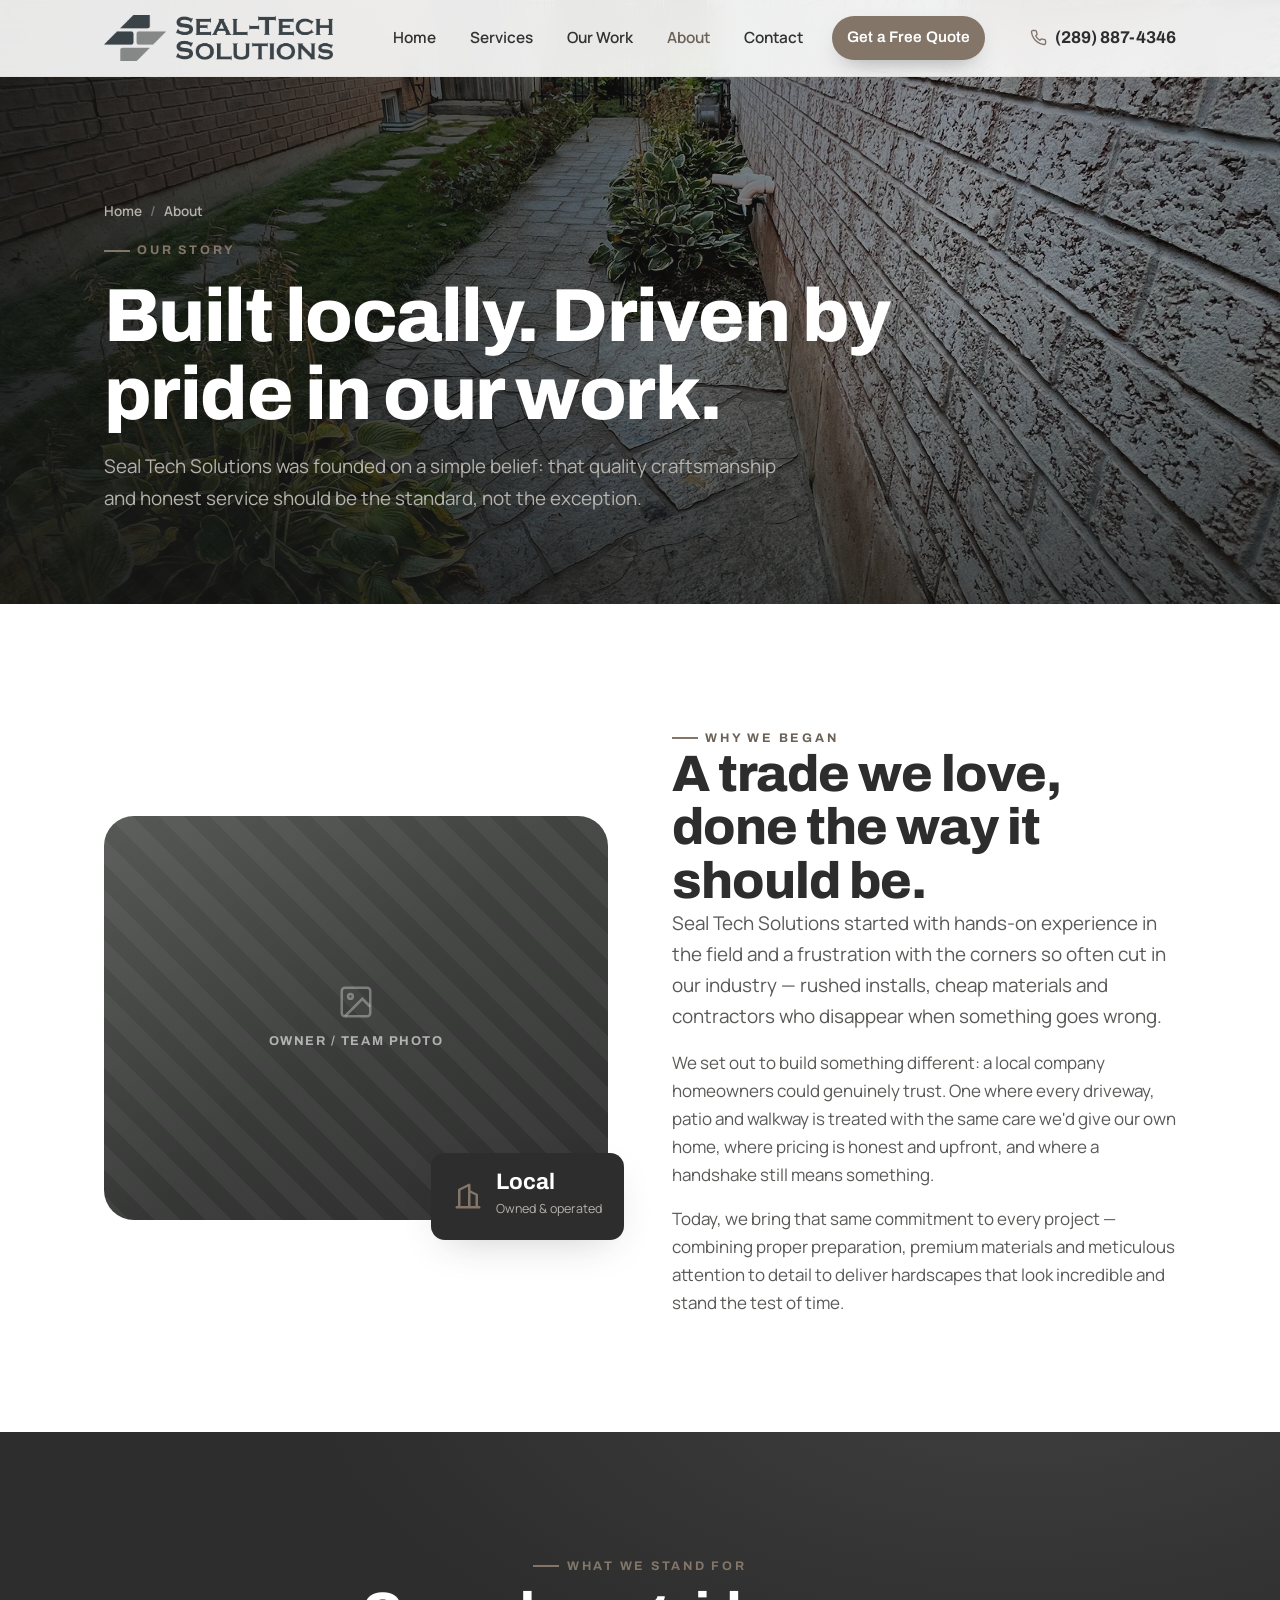
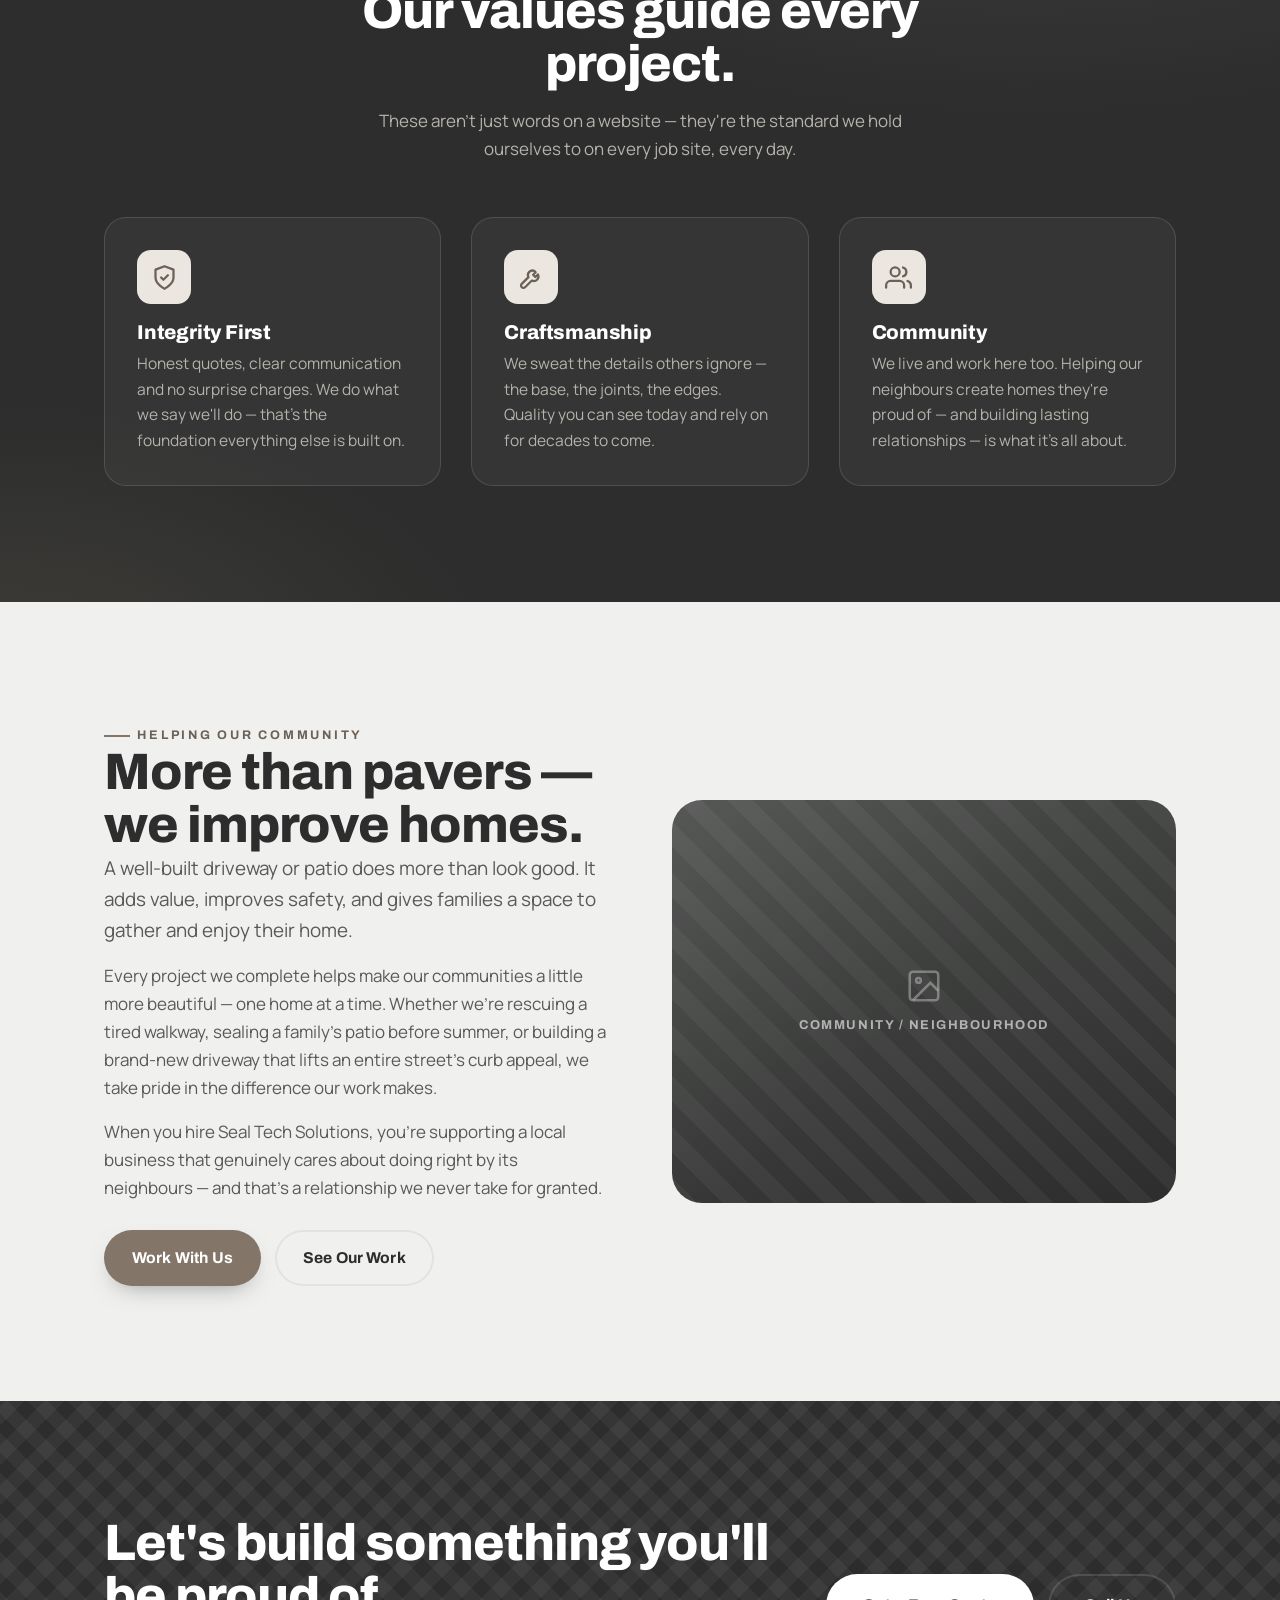
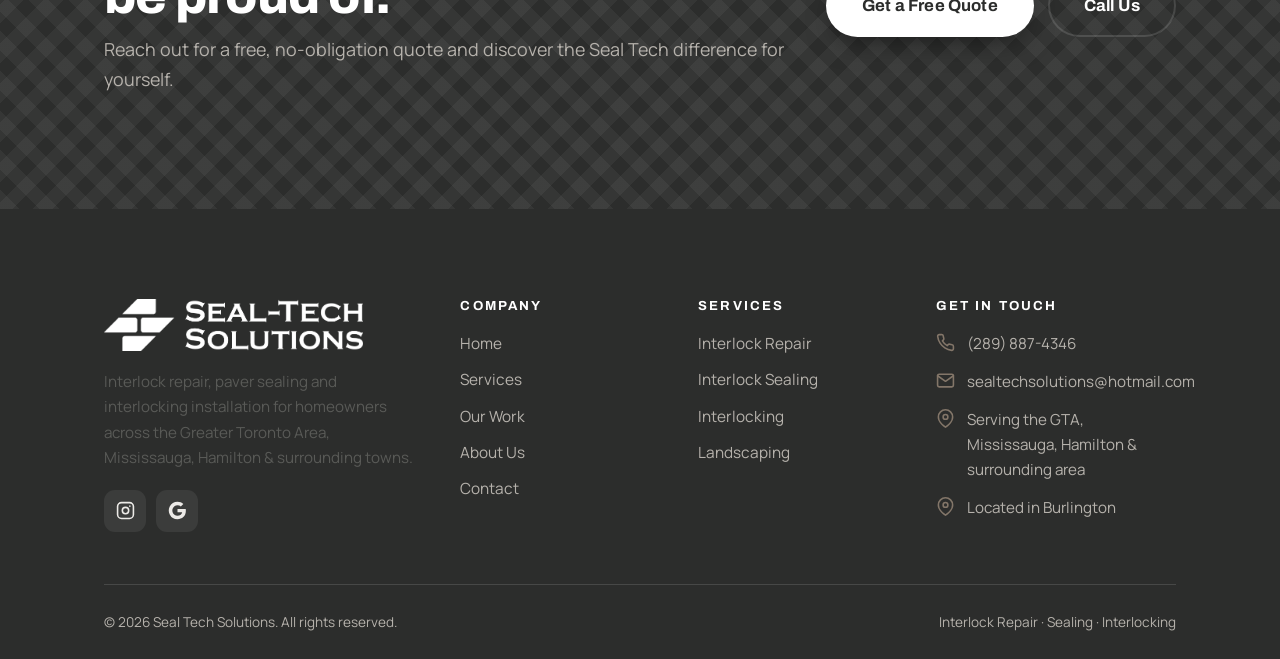
==== commit ed2f3a13: "Complete site update." ====
--- a/about.html
+++ b/about.html
@@ -30,9 +30,9 @@
         <div class="nav-cta"><a href="contact.html" class="btn">Get a Free Quote</a></div>
       </nav>
       <div class="nav-tools">
-        <a href="tel:+10000000000" class="nav-phone">
+        <a href="tel:+12898874346" class="nav-phone">
           <svg viewBox="0 0 24 24" fill="none" stroke="currentColor" stroke-width="2" stroke-linecap="round" stroke-linejoin="round"><path d="M22 16.92v3a2 2 0 0 1-2.18 2 19.79 19.79 0 0 1-8.63-3.07 19.5 19.5 0 0 1-6-6 19.79 19.79 0 0 1-3.07-8.67A2 2 0 0 1 4.11 2h3a2 2 0 0 1 2 1.72c.13.96.36 1.9.7 2.81a2 2 0 0 1-.45 2.11L8.09 9.91a16 16 0 0 0 6 6l1.27-1.27a2 2 0 0 1 2.11-.45c.91.34 1.85.57 2.81.7A2 2 0 0 1 22 16.92z"/></svg>
-          <span>(000) 000-0000</span>
+          <span>(289) 887-4346</span>
         </a>
         <button class="nav-toggle" aria-label="Toggle menu"><span></span></button>
       </div>
@@ -132,7 +132,7 @@
         </div>
         <div class="btn-row reveal" data-d="1">
           <a href="contact.html" class="btn btn--on-dark btn--lg">Get a Free Quote</a>
-          <a href="tel:+10000000000" class="btn btn--ghost-dark btn--lg">Call Us</a>
+          <a href="tel:+12898874346" class="btn btn--ghost-dark btn--lg">Call Us</a>
         </div>
       </div>
     </div>
@@ -146,18 +146,17 @@
           <a href="index.html" class="logo"><img class="logo-img logo-img--light" src="assets/sts-logo.png" alt="Seal-Tech Solutions" style="height:52px" /></a>
           <p class="footer__about">Interlock repair, paver sealing and interlocking installation for homeowners across the Greater Toronto Area, Mississauga, Hamilton &amp; surrounding towns.</p>
           <div class="footer__social">
-            <a href="#" aria-label="Facebook"><svg viewBox="0 0 24 24" fill="currentColor"><path d="M14 13.5h2.5l1-4H14v-2c0-1.03 0-2 2-2h1.5V2.14c-.33-.04-1.57-.14-2.88-.14C11.9 2 10 3.66 10 6.7v2.8H7v4h3V22h4z"/></svg></a>
-            <a href="#" aria-label="Instagram"><svg viewBox="0 0 24 24" fill="none" stroke="currentColor" stroke-width="2"><rect x="2" y="2" width="20" height="20" rx="5"/><circle cx="12" cy="12" r="4"/><circle cx="17.5" cy="6.5" r="1" fill="currentColor" stroke="none"/></svg></a>
+            <a href="https://instagram.com/seal.techsolutions" target="_blank" rel="noopener" aria-label="Instagram"><svg viewBox="0 0 24 24" fill="none" stroke="currentColor" stroke-width="2"><rect x="2" y="2" width="20" height="20" rx="5"/><circle cx="12" cy="12" r="4"/><circle cx="17.5" cy="6.5" r="1" fill="currentColor" stroke="none"/></svg></a>
             <a href="#" aria-label="Google"><svg viewBox="0 0 24 24"><path fill="currentColor" d="M22.56 12.25c0-.78-.07-1.53-.2-2.25H12v4.26h5.92a5.06 5.06 0 0 1-2.2 3.32v2.77h3.57c2.08-1.92 3.27-4.74 3.27-8.1zM12 23c2.97 0 5.46-.98 7.28-2.66l-3.57-2.77c-.98.66-2.23 1.06-3.71 1.06-2.86 0-5.29-1.93-6.16-4.53H2.18v2.84A11 11 0 0 0 12 23zm-6.16-8.9a6.6 6.6 0 0 1 0-4.2V7.06H2.18a11 11 0 0 0 0 9.88zM12 5.38c1.62 0 3.06.56 4.21 1.64l3.15-3.15C17.45 2.09 14.97 1 12 1 7.7 1 3.99 3.47 2.18 7.06l3.66 2.84C6.71 7.31 9.14 5.38 12 5.38z"/></svg></a>
           </div>
         </div>
         <div><h4>Company</h4><div class="footer__links"><a href="index.html">Home</a><a href="services.html">Services</a><a href="gallery.html">Our Work</a><a href="about.html">About Us</a><a href="contact.html">Contact</a></div></div>
-        <div><h4>Services</h4><div class="footer__links"><a href="services.html#repair">Interlock Repair</a><a href="services.html#sealing">Interlock Sealing</a><a href="services.html#interlocking">Interlocking</a><a href="services.html#landscaping">Landscaping</a><a href="contact.html">Free Quote</a></div></div>
+        <div><h4>Services</h4><div class="footer__links"><a href="services.html#repair">Interlock Repair</a><a href="services.html#sealing">Interlock Sealing</a><a href="services.html#interlocking">Interlocking</a><a href="services.html#landscaping">Landscaping</a></div></div>
         <div><h4>Get In Touch</h4><ul class="footer__contact">
-          <li><svg viewBox="0 0 24 24" fill="none" stroke="currentColor" stroke-width="2" stroke-linecap="round" stroke-linejoin="round"><path d="M22 16.92v3a2 2 0 0 1-2.18 2 19.79 19.79 0 0 1-8.63-3.07 19.5 19.5 0 0 1-6-6 19.79 19.79 0 0 1-3.07-8.67A2 2 0 0 1 4.11 2h3a2 2 0 0 1 2 1.72c.13.96.36 1.9.7 2.81a2 2 0 0 1-.45 2.11L8.09 9.91a16 16 0 0 0 6 6l1.27-1.27a2 2 0 0 1 2.11-.45c.91.34 1.85.57 2.81.7A2 2 0 0 1 22 16.92z"/></svg> <a href="tel:+10000000000">(000) 000-0000</a></li>
-          <li><svg viewBox="0 0 24 24" fill="none" stroke="currentColor" stroke-width="2" stroke-linecap="round" stroke-linejoin="round"><rect x="2" y="4" width="20" height="16" rx="2"/><path d="m22 6-10 7L2 6"/></svg> <a href="mailto:info@sealtechsolutions.ca">info@sealtechsolutions.ca</a></li>
+          <li><svg viewBox="0 0 24 24" fill="none" stroke="currentColor" stroke-width="2" stroke-linecap="round" stroke-linejoin="round"><path d="M22 16.92v3a2 2 0 0 1-2.18 2 19.79 19.79 0 0 1-8.63-3.07 19.5 19.5 0 0 1-6-6 19.79 19.79 0 0 1-3.07-8.67A2 2 0 0 1 4.11 2h3a2 2 0 0 1 2 1.72c.13.96.36 1.9.7 2.81a2 2 0 0 1-.45 2.11L8.09 9.91a16 16 0 0 0 6 6l1.27-1.27a2 2 0 0 1 2.11-.45c.91.34 1.85.57 2.81.7A2 2 0 0 1 22 16.92z"/></svg> <a href="tel:+12898874346">(289) 887-4346</a></li>
+          <li><svg viewBox="0 0 24 24" fill="none" stroke="currentColor" stroke-width="2" stroke-linecap="round" stroke-linejoin="round"><rect x="2" y="4" width="20" height="16" rx="2"/><path d="m22 6-10 7L2 6"/></svg> <a href="mailto:sealtechsolutions@hotmail.com">sealtechsolutions@hotmail.com</a></li>
           <li><svg viewBox="0 0 24 24" fill="none" stroke="currentColor" stroke-width="2" stroke-linecap="round" stroke-linejoin="round"><path d="M21 10c0 7-9 13-9 13s-9-6-9-13a9 9 0 0 1 18 0z"/><circle cx="12" cy="10" r="3"/></svg> Serving the GTA, Mississauga, Hamilton &amp; surrounding area</li>
-          <li><svg viewBox="0 0 24 24" fill="none" stroke="currentColor" stroke-width="2" stroke-linecap="round" stroke-linejoin="round"><circle cx="12" cy="12" r="9"/><path d="M12 7v5l3 2"/></svg> Mon–Sat: 8am – 6pm</li>
+          <li><svg viewBox="0 0 24 24" fill="none" stroke="currentColor" stroke-width="2" stroke-linecap="round" stroke-linejoin="round"><path d="M21 10c0 7-9 13-9 13s-9-6-9-13a9 9 0 0 1 18 0z"/><circle cx="12" cy="10" r="3"/></svg> Located in Burlington</li>
         </ul></div>
       </div>
       <div class="footer__bottom">
--- a/css/styles.css
+++ b/css/styles.css
@@ -632,7 +632,8 @@
   .nav-tools .nav-phone span { display: none; }
   .logo-img, .site-header.scrolled .logo-img { height: 38px; }
   .nav {
-    position: fixed; inset: 0 0 0 auto; width: min(86vw, 360px);
+    position: fixed; top: 0; right: 0; left: auto; bottom: auto;
+    width: min(86vw, 360px); height: 100vh; height: 100dvh; overflow-y: auto;
     background: var(--paper); flex-direction: column; align-items: stretch; justify-content: flex-start;
     padding: 100px 26px 40px; gap: 6px; transform: translateX(100%); transition: transform .4s var(--ease);
     box-shadow: var(--shadow-lg); z-index: 95;
@@ -641,9 +642,24 @@
   .nav a { color: var(--text) !important; font-size: 1.1rem; padding: 14px 16px; border-radius: 12px; }
   .nav a:hover, .nav a.active { background: var(--mist); }
   .nav-cta { margin: 14px 0 0; }
-  .nav-cta .btn { width: 100%; }
+  .nav-cta .btn { width: 100%; color: #fff !important; }
   .nav-toggle { display: block; }
   .site-header:not(.scrolled) .nav a { color: var(--text) !important; }
+
+  /* Remove the "Free Quotes" chip over the video on mobile */
+  .hero__chip { display: none; }
+  /* Breathing room under the video before the next section */
+  .hero__visual { margin-bottom: 40px; }
+
+  /* Hide the trust strip (Locally owned / Premium materials / On-time / Satisfaction) on mobile */
+  .trustbar { display: none; }
+
+  /* Keep the hero heading legible over the busy background photo on mobile */
+  .hero h1 { text-shadow: 0 2px 16px rgba(18,19,18,.85), 0 1px 4px rgba(18,19,18,.9); }
+  .hero__bg::before {
+    background:
+      linear-gradient(180deg, rgba(18,19,18,.7) 0%, rgba(18,19,18,.55) 45%, rgba(18,19,18,.7) 100%);
+  }
 
   .cols-2, .cols-3, .split, .split--rev .split__media, .ctaband .inner, .gcta { grid-template-columns: 1fr; }
   .split--rev .split__media { order: 0; }
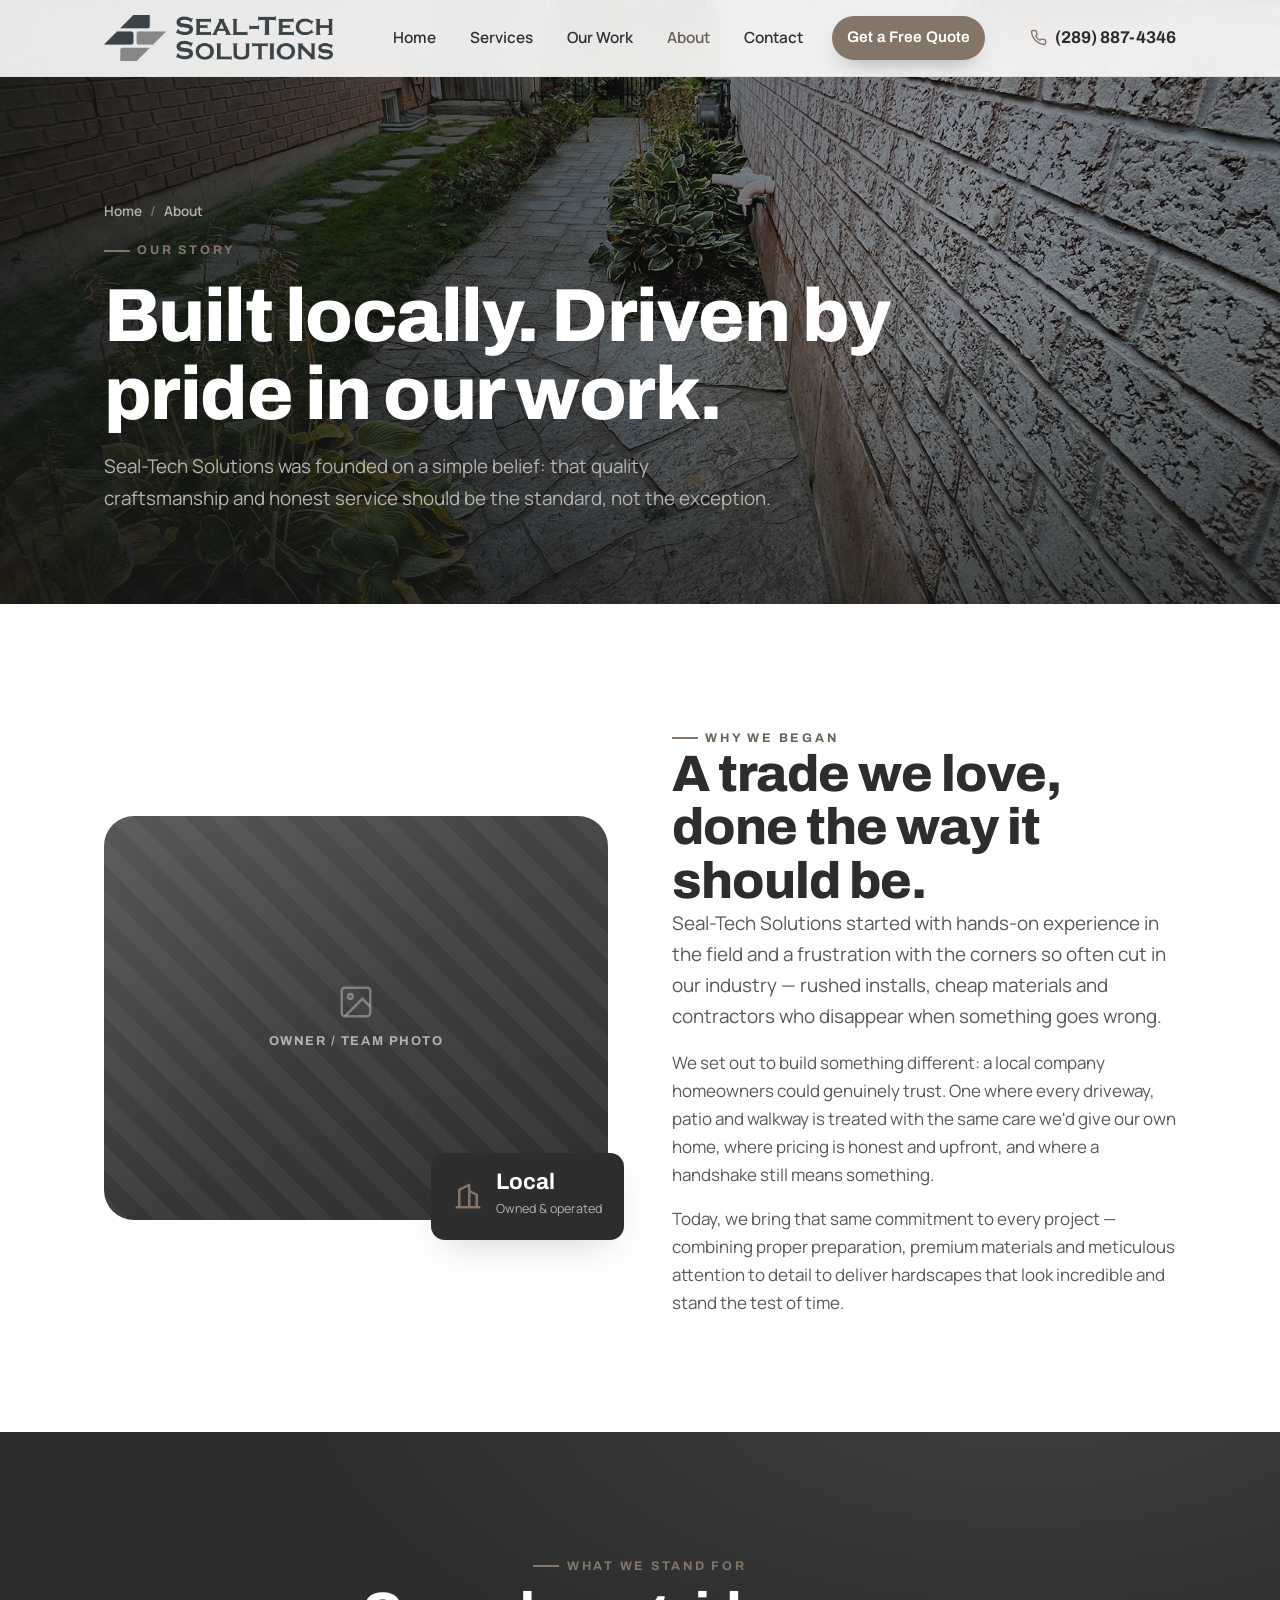
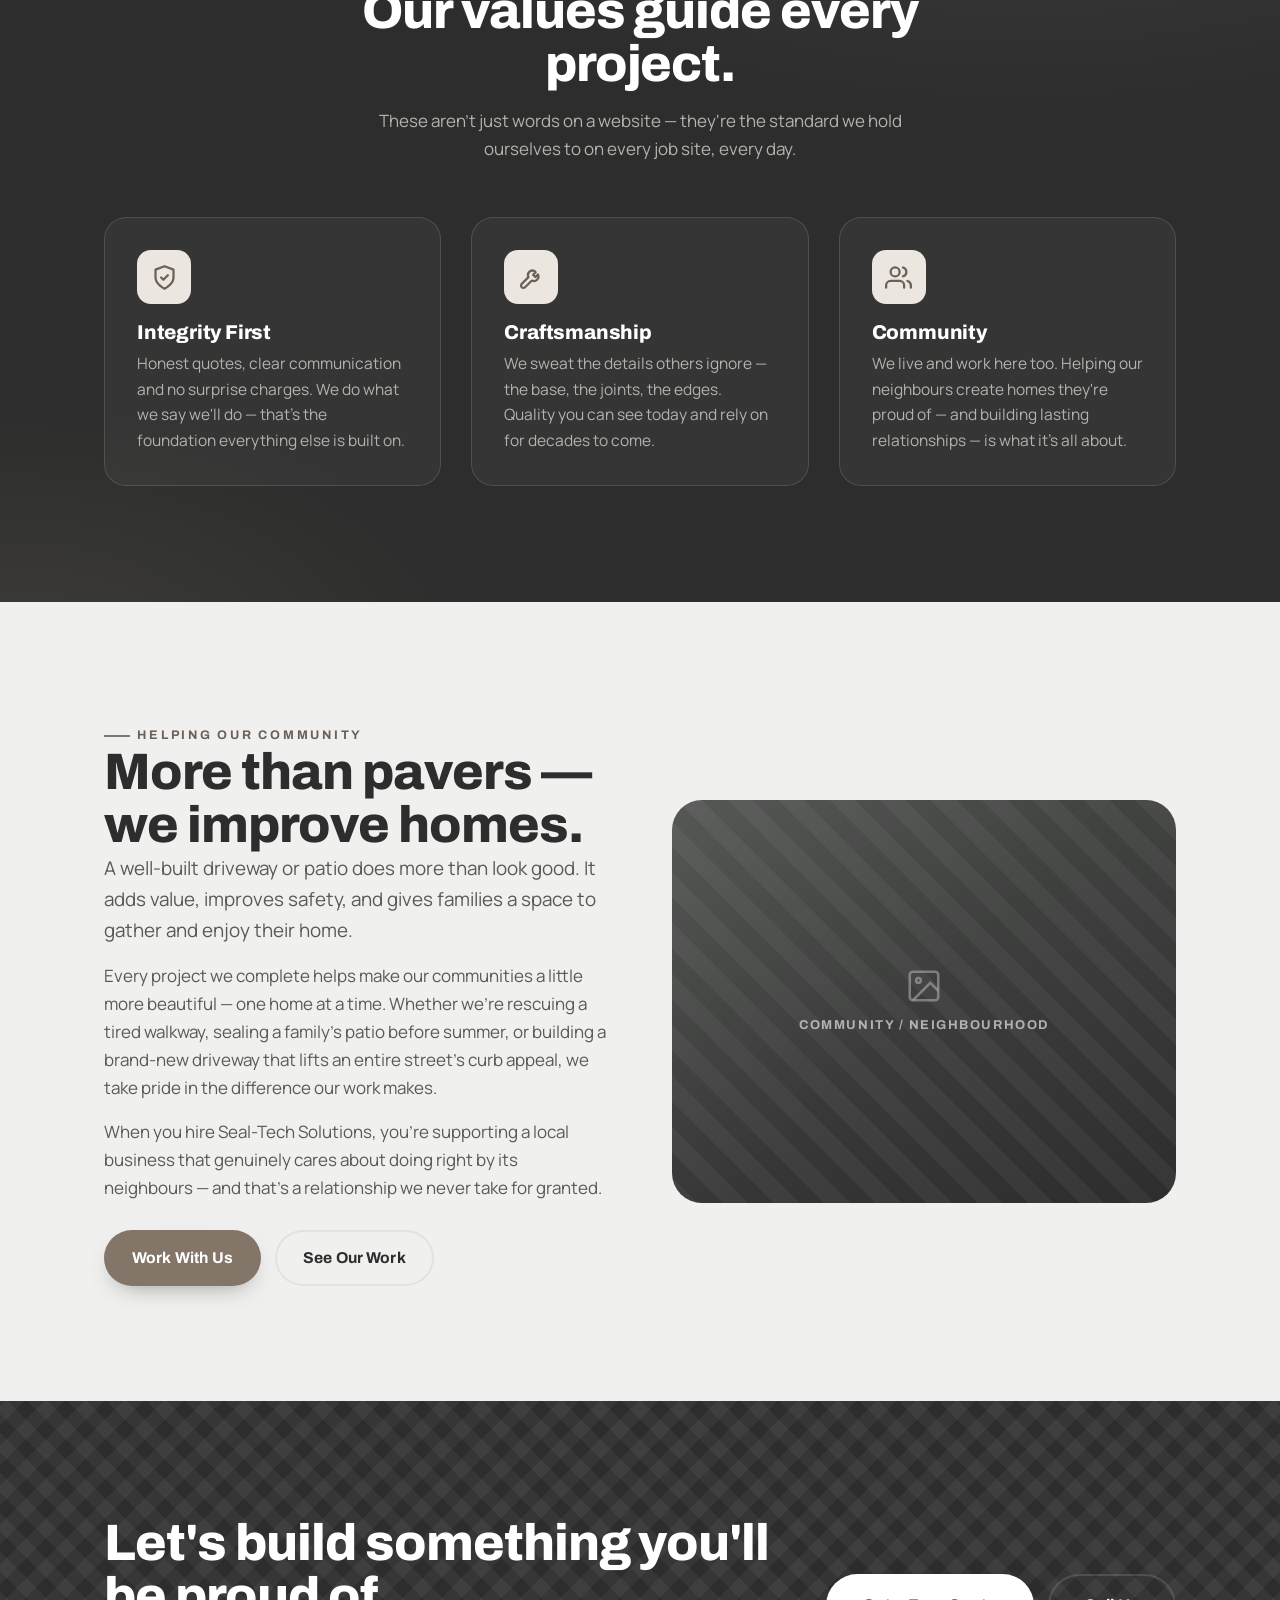
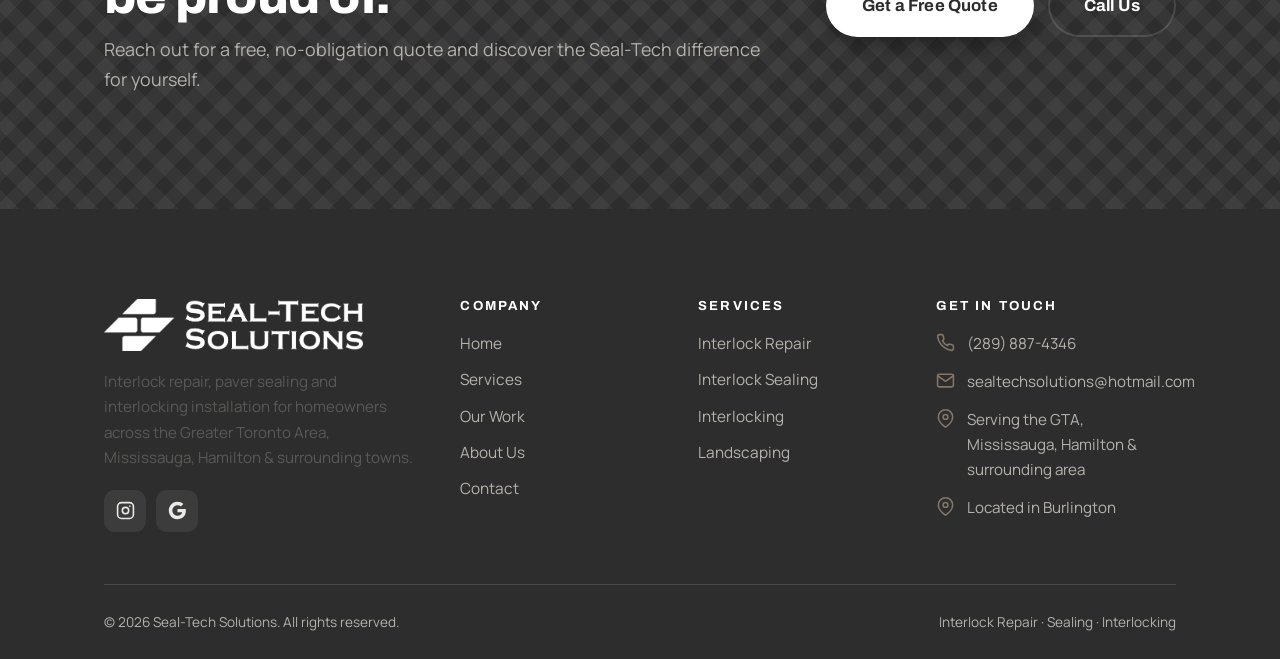
==== commit 5347a4e9: "Add files via upload" ====
--- a/about.html
+++ b/about.html
@@ -3,10 +3,13 @@
 <head>
   <meta charset="UTF-8" />
   <meta name="viewport" content="width=device-width, initial-scale=1.0" />
-  <title>About Us | Seal Tech Solutions — Local Interlock Specialists</title>
-  <meta name="description" content="Learn about Seal Tech Solutions — a locally owned interlock repair, sealing and installation company built on craftsmanship, honesty and pride in our community across the Greater Toronto Area, Mississauga, Hamilton & surrounding towns." />
+  <title>About Us | Seal-Tech Solutions</title>
+  <meta name="description" content="Learn about Seal-Tech Solutions — a locally owned interlock repair, sealing and installation company built on craftsmanship, honesty and pride in our community across the Greater Toronto Area, Mississauga, Hamilton & surrounding towns." />
   <meta name="theme-color" content="#373938" />
-  <link rel="icon" href="assets/favicon.svg" type="image/svg+xml" />
+  <link rel="icon" href="assets/favicon.ico" sizes="any" />
+  <link rel="icon" type="image/png" sizes="32x32" href="assets/favicon-32.png" />
+  <link rel="icon" type="image/png" sizes="16x16" href="assets/favicon-16.png" />
+  <link rel="apple-touch-icon" href="assets/apple-touch-icon.png" />
   <link rel="preconnect" href="https://fonts.googleapis.com" />
   <link rel="preconnect" href="https://fonts.gstatic.com" crossorigin />
   <link href="https://fonts.googleapis.com/css2?family=Archivo:wght@500;600;700;800;900&family=Manrope:wght@400;500;600;700&display=swap" rel="stylesheet" />
@@ -46,7 +49,7 @@
       <div class="crumbs reveal"><a href="index.html">Home</a><span class="sep">/</span><span>About</span></div>
       <span class="eyebrow on-dark reveal" data-d="1" style="margin-top:18px">Our Story</span>
       <h1 class="reveal" data-d="1">Built locally. Driven by pride in our work.</h1>
-      <p class="reveal" data-d="2">Seal Tech Solutions was founded on a simple belief: that quality craftsmanship and honest service should be the standard, not the exception.</p>
+      <p class="reveal" data-d="2">Seal-Tech Solutions was founded on a simple belief: that quality craftsmanship and honest service should be the standard, not the exception.</p>
     </div>
   </section>
 
@@ -64,7 +67,7 @@
         <div class="split__copy reveal" data-d="1">
           <span class="eyebrow">Why We Began</span>
           <h2>A trade we love, done the way it should be.</h2>
-          <p class="lead">Seal Tech Solutions started with hands-on experience in the field and a frustration with the corners so often cut in our industry — rushed installs, cheap materials and contractors who disappear when something goes wrong.</p>
+          <p class="lead">Seal-Tech Solutions started with hands-on experience in the field and a frustration with the corners so often cut in our industry — rushed installs, cheap materials and contractors who disappear when something goes wrong.</p>
           <p style="margin-top:16px">We set out to build something different: a local company homeowners could genuinely trust. One where every driveway, patio and walkway is treated with the same care we'd give our own home, where pricing is honest and upfront, and where a handshake still means something.</p>
           <p style="margin-top:16px">Today, we bring that same commitment to every project — combining proper preparation, premium materials and meticulous attention to detail to deliver hardscapes that look incredible and stand the test of time.</p>
         </div>
@@ -112,7 +115,7 @@
           <h2>More than pavers — we improve homes.</h2>
           <p class="lead">A well-built driveway or patio does more than look good. It adds value, improves safety, and gives families a space to gather and enjoy their home.</p>
           <p style="margin-top:16px">Every project we complete helps make our communities a little more beautiful — one home at a time. Whether we're rescuing a tired walkway, sealing a family's patio before summer, or building a brand-new driveway that lifts an entire street's curb appeal, we take pride in the difference our work makes.</p>
-          <p style="margin-top:16px">When you hire Seal Tech Solutions, you're supporting a local business that genuinely cares about doing right by its neighbours — and that's a relationship we never take for granted.</p>
+          <p style="margin-top:16px">When you hire Seal-Tech Solutions, you're supporting a local business that genuinely cares about doing right by its neighbours — and that's a relationship we never take for granted.</p>
           <div class="btn-row" style="margin-top:28px">
             <a href="contact.html" class="btn">Work With Us</a>
             <a href="gallery.html" class="btn btn--ghost">See Our Work</a>
@@ -128,7 +131,7 @@
       <div class="inner">
         <div class="reveal">
           <h2>Let's build something you'll be proud of.</h2>
-          <p>Reach out for a free, no-obligation quote and discover the Seal Tech difference for yourself.</p>
+          <p>Reach out for a free, no-obligation quote and discover the Seal-Tech difference for yourself.</p>
         </div>
         <div class="btn-row reveal" data-d="1">
           <a href="contact.html" class="btn btn--on-dark btn--lg">Get a Free Quote</a>
@@ -160,7 +163,7 @@
         </ul></div>
       </div>
       <div class="footer__bottom">
-        <span>© <span id="year">2026</span> Seal Tech Solutions. All rights reserved.</span>
+        <span>© <span id="year">2026</span> Seal-Tech Solutions. All rights reserved.</span>
         <span>Interlock Repair · Sealing · Interlocking</span>
       </div>
     </div>
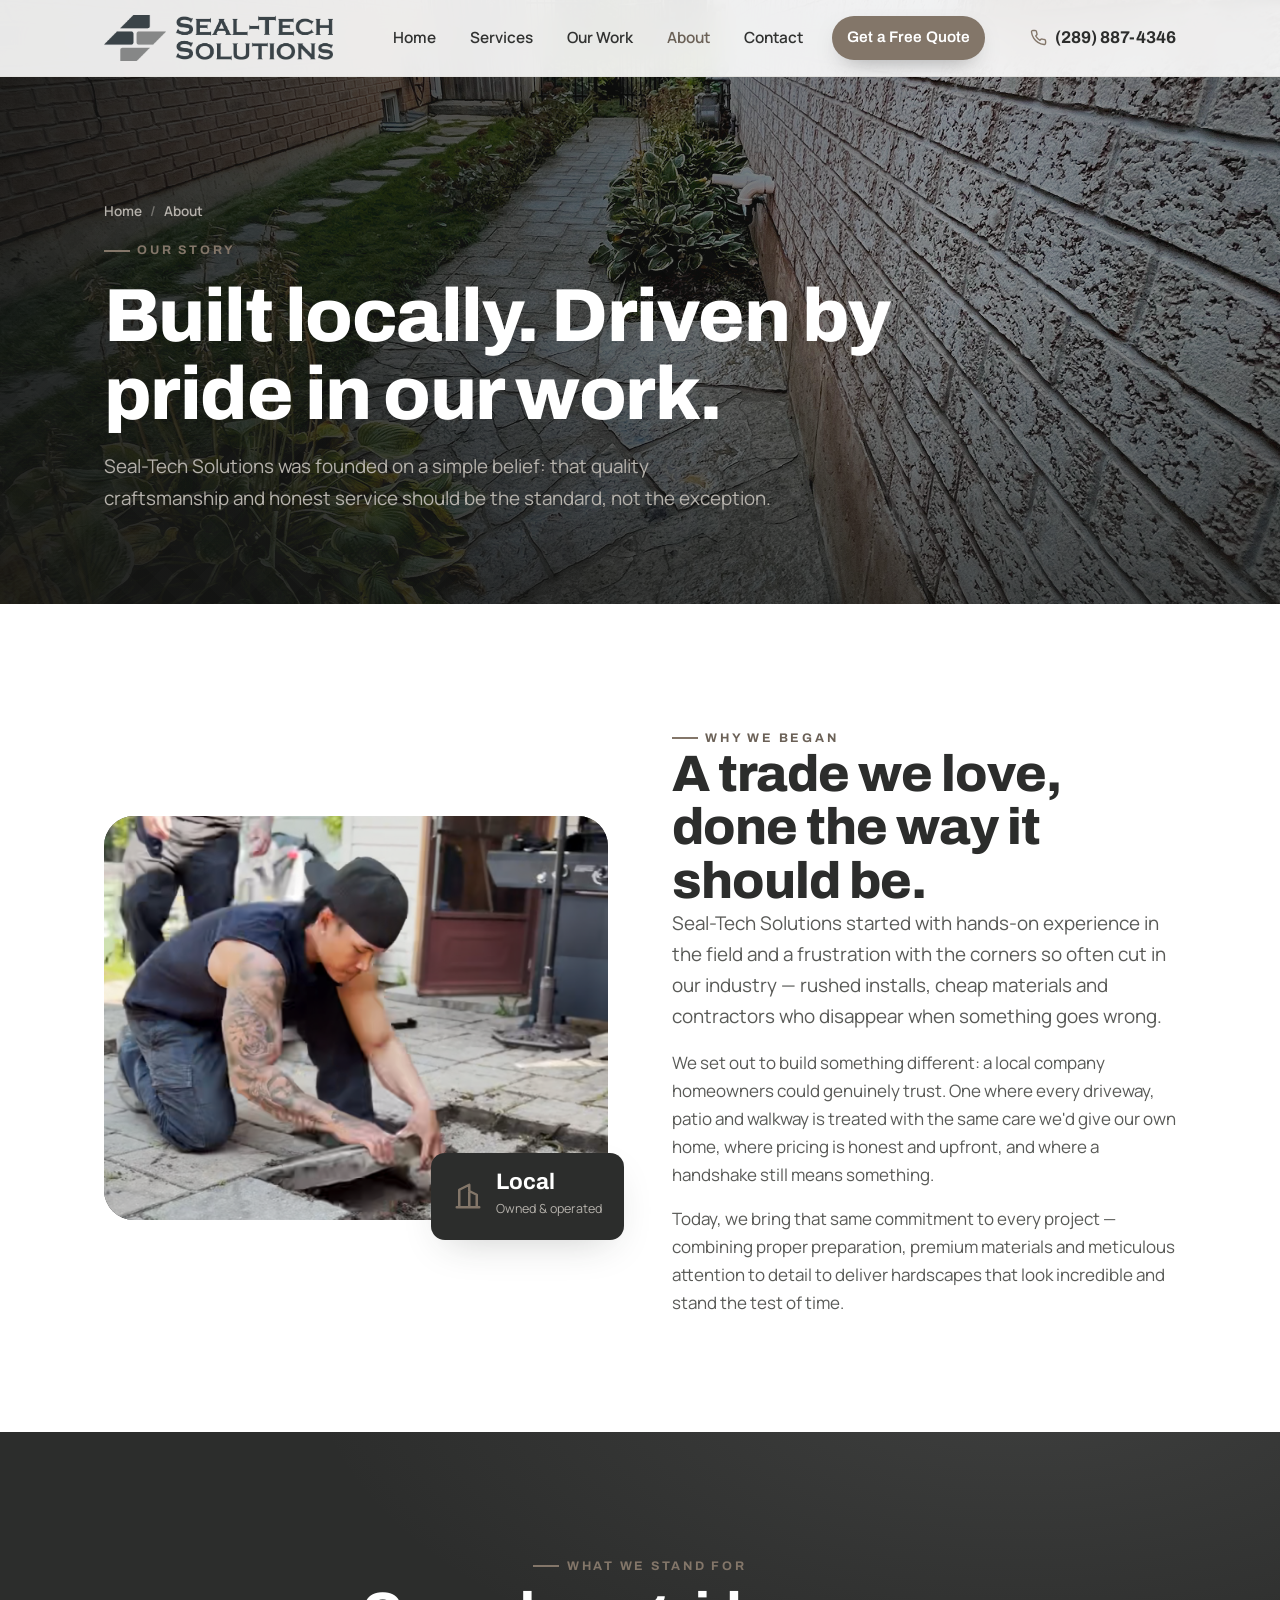
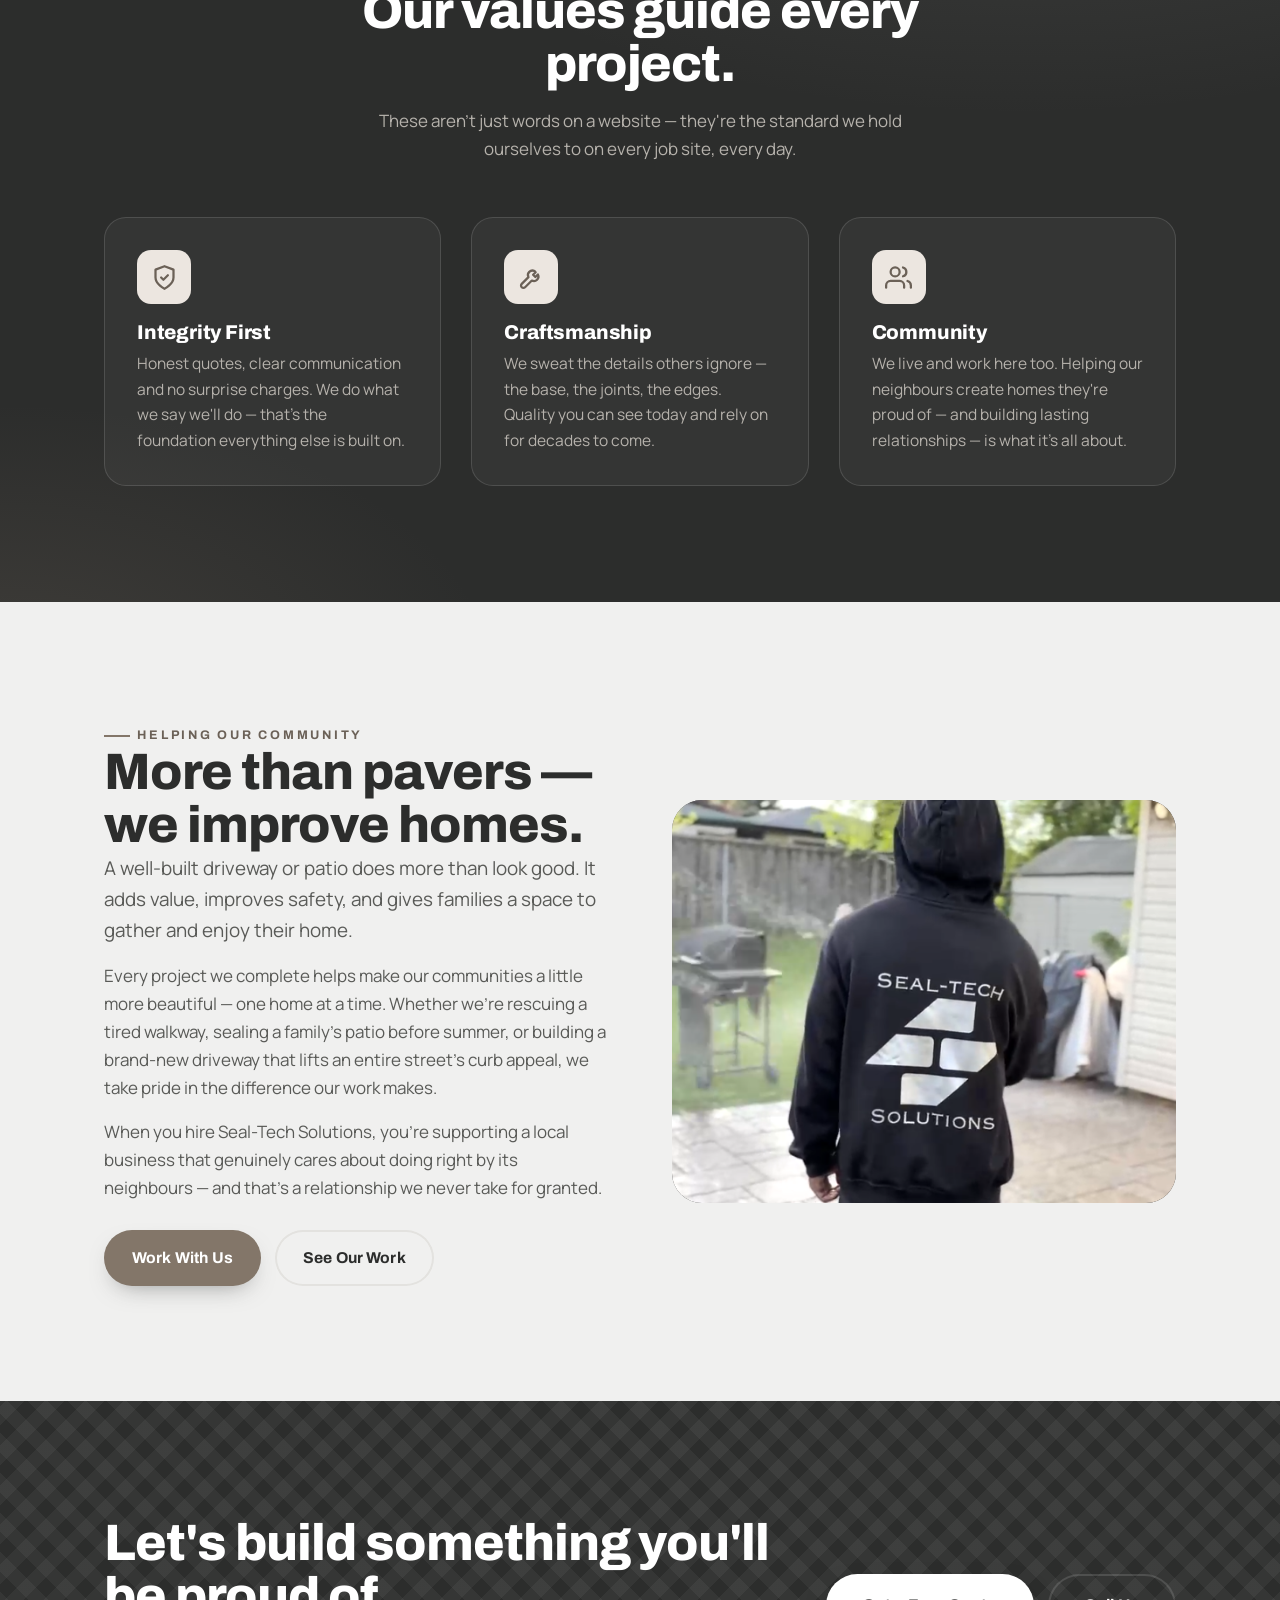
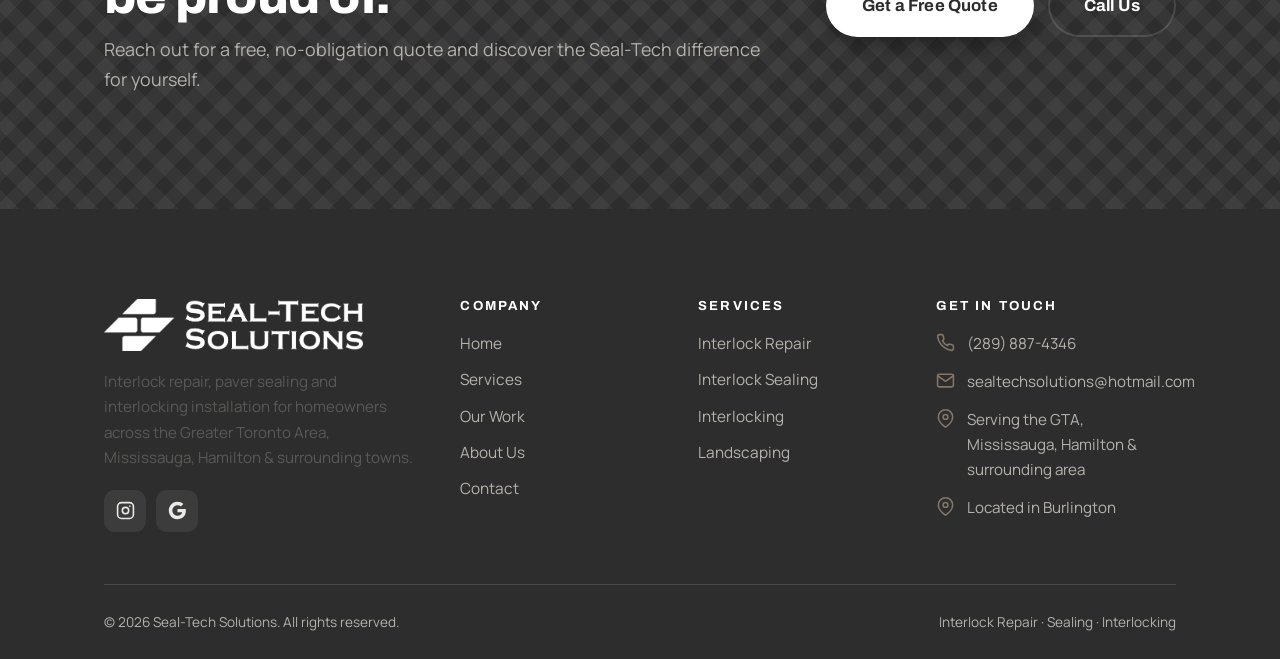
==== commit d6d7164e: "Add files via upload" ====
--- a/about.html
+++ b/about.html
@@ -6,6 +6,27 @@
   <title>About Us | Seal-Tech Solutions</title>
   <meta name="description" content="Learn about Seal-Tech Solutions — a locally owned interlock repair, sealing and installation company built on craftsmanship, honesty and pride in our community across the Greater Toronto Area, Mississauga, Hamilton & surrounding towns." />
   <meta name="theme-color" content="#373938" />
+  <link rel="canonical" href="https://www.sealtechsolutions.ca/about.html" />
+  <meta name="robots" content="index, follow" />
+
+  <!-- Open Graph / Facebook -->
+  <meta property="og:type" content="website" />
+  <meta property="og:site_name" content="Seal-Tech Solutions" />
+  <meta property="og:locale" content="en_CA" />
+  <meta property="og:url" content="https://www.sealtechsolutions.ca/about.html" />
+  <meta property="og:title" content="About Us | Seal-Tech Solutions" />
+  <meta property="og:description" content="A locally owned interlock repair, sealing and installation company built on craftsmanship, honesty and pride in our community across the GTA, Mississauga &amp; Hamilton." />
+  <meta property="og:image" content="https://www.sealtechsolutions.ca/assets/hero-bg.jpg" />
+  <meta property="og:image:width" content="2205" />
+  <meta property="og:image:height" content="1240" />
+  <meta property="og:image:alt" content="Seal-Tech Solutions crew laying interlock pavers" />
+
+  <!-- Twitter -->
+  <meta name="twitter:card" content="summary_large_image" />
+  <meta name="twitter:title" content="About Us | Seal-Tech Solutions" />
+  <meta name="twitter:description" content="Locally owned interlock specialists built on craftsmanship and honest service across the GTA, Mississauga &amp; Hamilton." />
+  <meta name="twitter:image" content="https://www.sealtechsolutions.ca/assets/hero-bg.jpg" />
+
   <link rel="icon" href="assets/favicon.ico" sizes="any" />
   <link rel="icon" type="image/png" sizes="32x32" href="assets/favicon-32.png" />
   <link rel="icon" type="image/png" sizes="16x16" href="assets/favicon-16.png" />
@@ -58,7 +79,7 @@
     <div class="wrap">
       <div class="split">
         <div class="split__media reveal">
-          <div class="photo"><div class="photo__label"><svg viewBox="0 0 24 24" fill="none" stroke="currentColor" stroke-width="1.6"><rect x="3" y="3" width="18" height="18" rx="2"/><circle cx="8.5" cy="8.5" r="1.5"/><path d="M21 15l-5-5L5 21"/></svg><span>OWNER / TEAM PHOTO</span></div></div>
+          <div class="photo"><img src="assets/about-team.png" alt="Seal-Tech Solutions owner setting interlock pavers by hand" /></div>
           <div class="media-badge">
             <svg viewBox="0 0 24 24" fill="none" stroke="currentColor" stroke-width="2" stroke-linecap="round" stroke-linejoin="round"><path d="M3 21h18M5 21V7l8-4v18M19 21V11l-6-3"/></svg>
             <div><b>Local</b><span>Owned &amp; operated</span></div>
@@ -108,7 +129,7 @@
     <div class="wrap">
       <div class="split split--rev">
         <div class="split__media reveal">
-          <div class="photo"><div class="photo__label"><svg viewBox="0 0 24 24" fill="none" stroke="currentColor" stroke-width="1.6"><rect x="3" y="3" width="18" height="18" rx="2"/><circle cx="8.5" cy="8.5" r="1.5"/><path d="M21 15l-5-5L5 21"/></svg><span>COMMUNITY / NEIGHBOURHOOD</span></div></div>
+          <div class="photo"><img src="assets/about-community.png" alt="Team member wearing a Seal-Tech Solutions hoodie on a finished backyard patio" /></div>
         </div>
         <div class="split__copy reveal" data-d="1">
           <span class="eyebrow">Helping Our Community</span>
--- a/css/styles.css
+++ b/css/styles.css
@@ -530,6 +530,10 @@
 
 /* ----------  Split content  ---------- */
 .split { display: grid; grid-template-columns: 1fr 1fr; gap: clamp(34px,5vw,70px); align-items: center; }
+/* Landscaping: top-align so the checklist card lines up with the heading (no centered gap above it) */
+#landscaping .split { align-items: start; }
+/* The landscaping checklist card has a white bg, so its heading must be dark (the section--ink rule turns headings white = invisible here) */
+#landscaping .card h3 { color: var(--ink); }
 .split--rev .split__media { order: 2; }
 .split__media { position: relative; }
 .split__media .photo { aspect-ratio: 5/4; border-radius: var(--r-xl); }
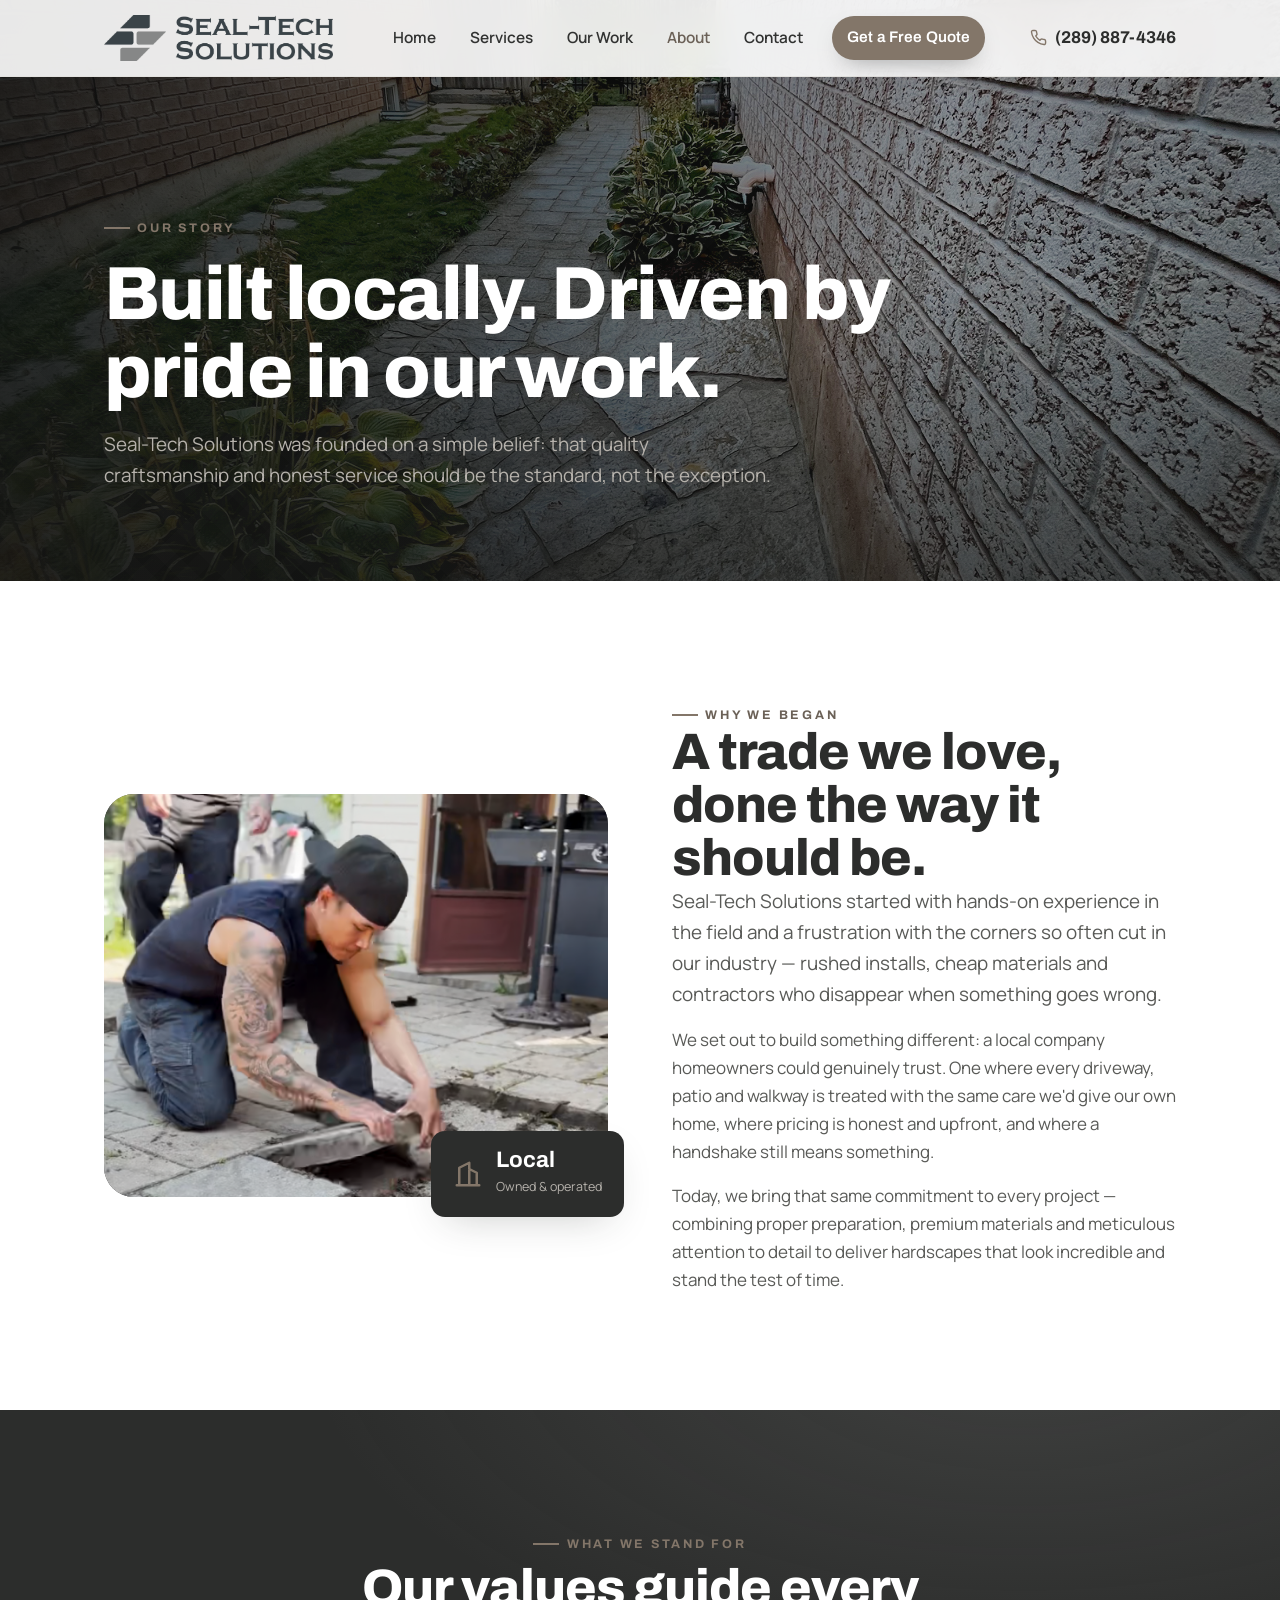
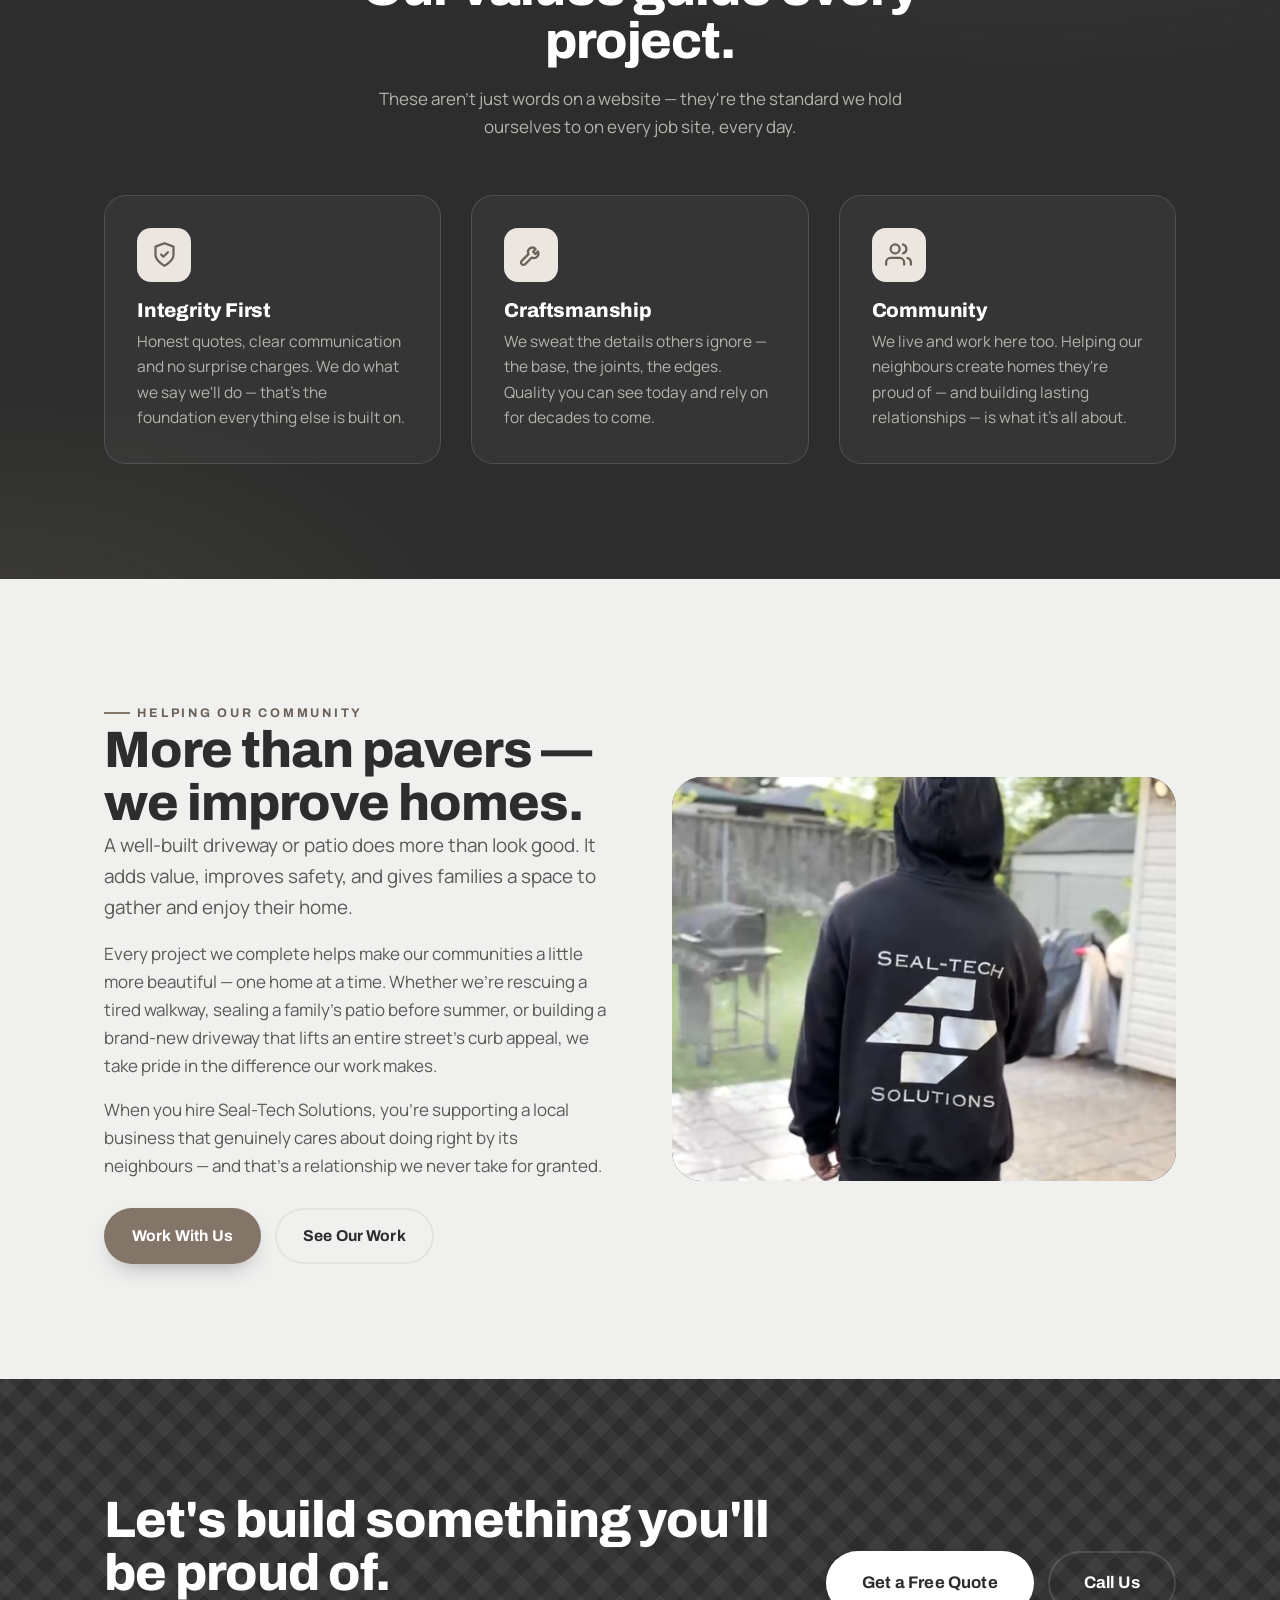
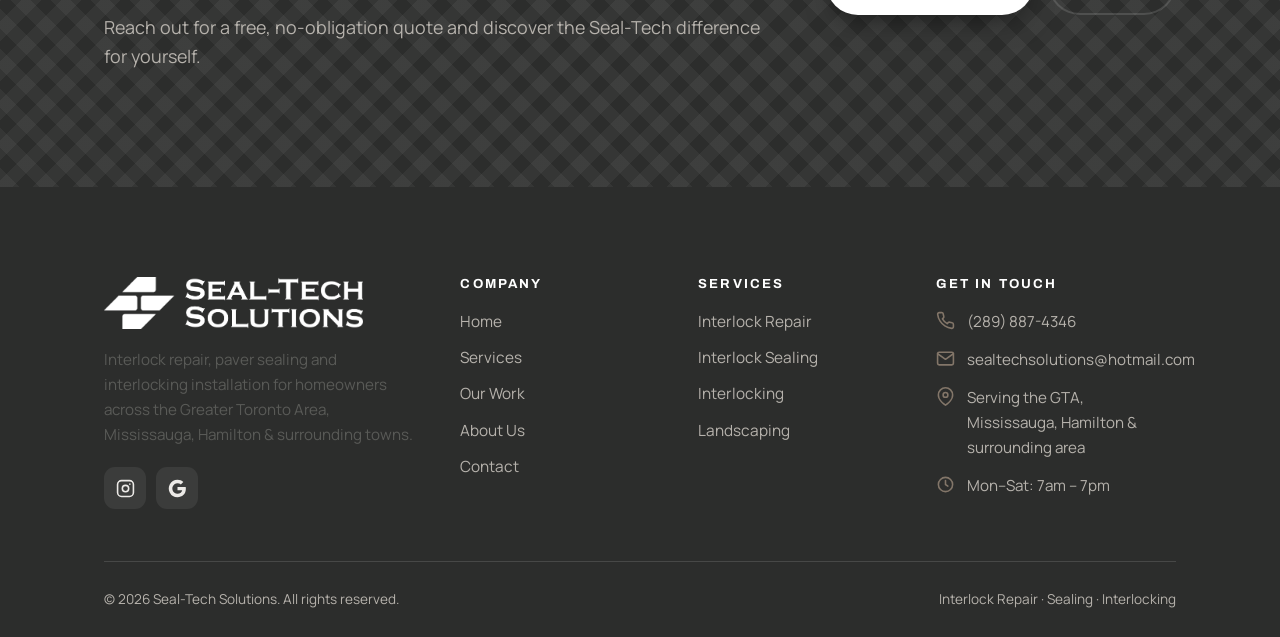
==== commit bb20b91b: "Add files via upload" ====
--- a/about.html
+++ b/about.html
@@ -6,17 +6,17 @@
   <title>About Us | Seal-Tech Solutions</title>
   <meta name="description" content="Learn about Seal-Tech Solutions — a locally owned interlock repair, sealing and installation company built on craftsmanship, honesty and pride in our community across the Greater Toronto Area, Mississauga, Hamilton & surrounding towns." />
   <meta name="theme-color" content="#373938" />
-  <link rel="canonical" href="https://www.sealtechsolutions.ca/about.html" />
+  <link rel="canonical" href="https://sealtechsolutions.ca/about.html" />
   <meta name="robots" content="index, follow" />
 
   <!-- Open Graph / Facebook -->
   <meta property="og:type" content="website" />
   <meta property="og:site_name" content="Seal-Tech Solutions" />
   <meta property="og:locale" content="en_CA" />
-  <meta property="og:url" content="https://www.sealtechsolutions.ca/about.html" />
+  <meta property="og:url" content="https://sealtechsolutions.ca/about.html" />
   <meta property="og:title" content="About Us | Seal-Tech Solutions" />
   <meta property="og:description" content="A locally owned interlock repair, sealing and installation company built on craftsmanship, honesty and pride in our community across the GTA, Mississauga &amp; Hamilton." />
-  <meta property="og:image" content="https://www.sealtechsolutions.ca/assets/hero-bg.jpg" />
+  <meta property="og:image" content="https://sealtechsolutions.ca/assets/hero-bg.jpg" />
   <meta property="og:image:width" content="2205" />
   <meta property="og:image:height" content="1240" />
   <meta property="og:image:alt" content="Seal-Tech Solutions crew laying interlock pavers" />
@@ -25,8 +25,9 @@
   <meta name="twitter:card" content="summary_large_image" />
   <meta name="twitter:title" content="About Us | Seal-Tech Solutions" />
   <meta name="twitter:description" content="Locally owned interlock specialists built on craftsmanship and honest service across the GTA, Mississauga &amp; Hamilton." />
-  <meta name="twitter:image" content="https://www.sealtechsolutions.ca/assets/hero-bg.jpg" />
+  <meta name="twitter:image" content="https://sealtechsolutions.ca/assets/hero-bg.jpg" />
 
+  <link rel="icon" type="image/svg+xml" href="assets/favicon.svg" />
   <link rel="icon" href="assets/favicon.ico" sizes="any" />
   <link rel="icon" type="image/png" sizes="32x32" href="assets/favicon-32.png" />
   <link rel="icon" type="image/png" sizes="16x16" href="assets/favicon-16.png" />
@@ -180,7 +181,7 @@
           <li><svg viewBox="0 0 24 24" fill="none" stroke="currentColor" stroke-width="2" stroke-linecap="round" stroke-linejoin="round"><path d="M22 16.92v3a2 2 0 0 1-2.18 2 19.79 19.79 0 0 1-8.63-3.07 19.5 19.5 0 0 1-6-6 19.79 19.79 0 0 1-3.07-8.67A2 2 0 0 1 4.11 2h3a2 2 0 0 1 2 1.72c.13.96.36 1.9.7 2.81a2 2 0 0 1-.45 2.11L8.09 9.91a16 16 0 0 0 6 6l1.27-1.27a2 2 0 0 1 2.11-.45c.91.34 1.85.57 2.81.7A2 2 0 0 1 22 16.92z"/></svg> <a href="tel:+12898874346">(289) 887-4346</a></li>
           <li><svg viewBox="0 0 24 24" fill="none" stroke="currentColor" stroke-width="2" stroke-linecap="round" stroke-linejoin="round"><rect x="2" y="4" width="20" height="16" rx="2"/><path d="m22 6-10 7L2 6"/></svg> <a href="mailto:sealtechsolutions@hotmail.com">sealtechsolutions@hotmail.com</a></li>
           <li><svg viewBox="0 0 24 24" fill="none" stroke="currentColor" stroke-width="2" stroke-linecap="round" stroke-linejoin="round"><path d="M21 10c0 7-9 13-9 13s-9-6-9-13a9 9 0 0 1 18 0z"/><circle cx="12" cy="10" r="3"/></svg> Serving the GTA, Mississauga, Hamilton &amp; surrounding area</li>
-          <li><svg viewBox="0 0 24 24" fill="none" stroke="currentColor" stroke-width="2" stroke-linecap="round" stroke-linejoin="round"><path d="M21 10c0 7-9 13-9 13s-9-6-9-13a9 9 0 0 1 18 0z"/><circle cx="12" cy="10" r="3"/></svg> Located in Burlington</li>
+          <li><svg viewBox="0 0 24 24" fill="none" stroke="currentColor" stroke-width="2" stroke-linecap="round" stroke-linejoin="round"><circle cx="12" cy="12" r="9"/><path d="M12 7v5l3 2"/></svg> Mon–Sat: 7am – 7pm</li>
         </ul></div>
       </div>
       <div class="footer__bottom">
--- a/css/styles.css
+++ b/css/styles.css
@@ -527,6 +527,8 @@
 .crumbs { display: flex; gap: 8px; font-size: .85rem; color: var(--on-dark-mute); font-weight: 600; }
 .crumbs a:hover { color: var(--accent); }
 .crumbs .sep { opacity: .5; }
+/* Hide the "Home / Page" breadcrumb on desktop only; keep it on mobile (≤860px) */
+@media (min-width: 861px) { .crumbs { display: none; } }
 
 /* ----------  Split content  ---------- */
 .split { display: grid; grid-template-columns: 1fr 1fr; gap: clamp(34px,5vw,70px); align-items: center; }
@@ -646,9 +648,13 @@
   .nav a { color: var(--text) !important; font-size: 1.1rem; padding: 14px 16px; border-radius: 12px; }
   .nav a:hover, .nav a.active { background: var(--mist); }
   .nav-cta { margin: 14px 0 0; }
-  .nav-cta .btn { width: 100%; color: #fff !important; }
+  .nav-cta .btn { width: 100%; }
   .nav-toggle { display: block; }
-  .site-header:not(.scrolled) .nav a { color: var(--text) !important; }
+  /* The dropdown panel is always light, so links stay dark and the CTA button
+     text stays white in EVERY header state — whether the page is scrolled to the
+     very top or not. (State-independent so the button never goes dark at the top.) */
+  .site-header .nav a:not(.btn) { color: var(--text) !important; }
+  .site-header .nav .nav-cta .btn { color: #fff !important; }
 
   /* Remove the "Free Quotes" chip over the video on mobile */
   .hero__chip { display: none; }
